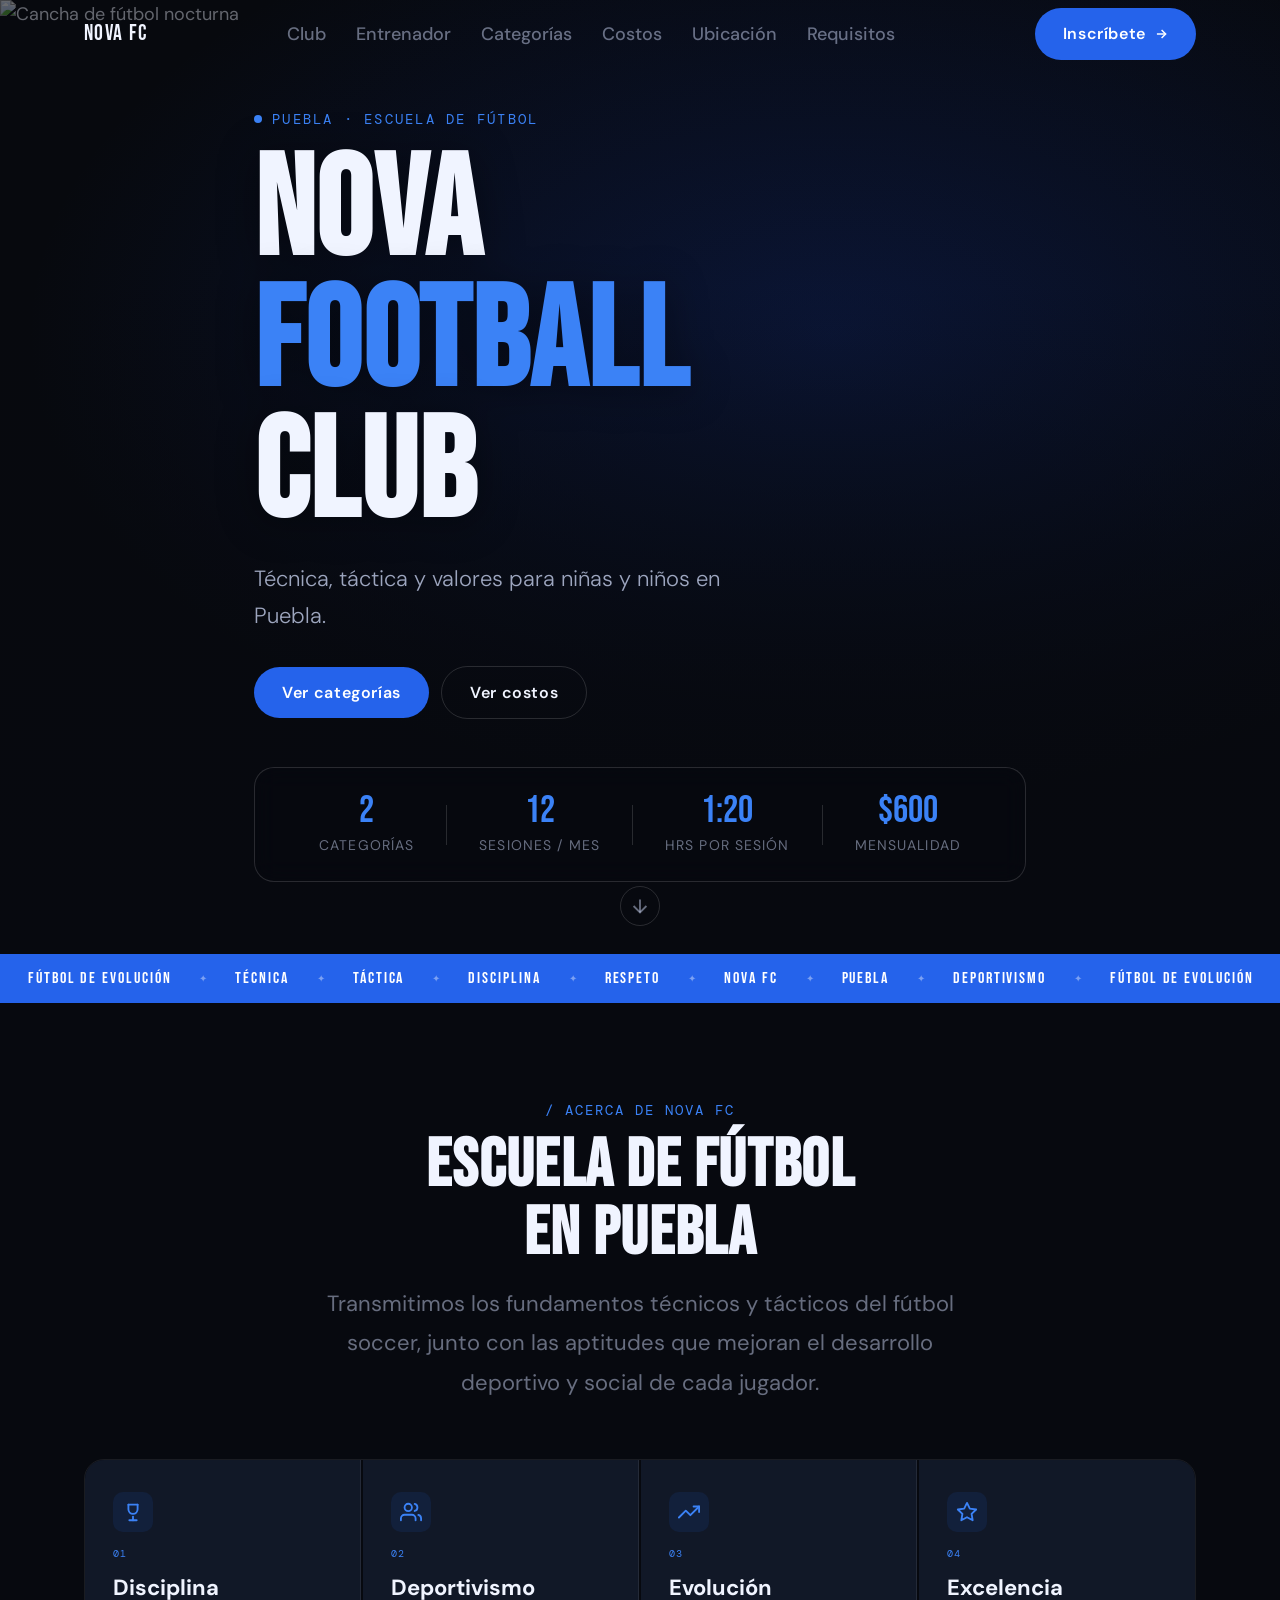
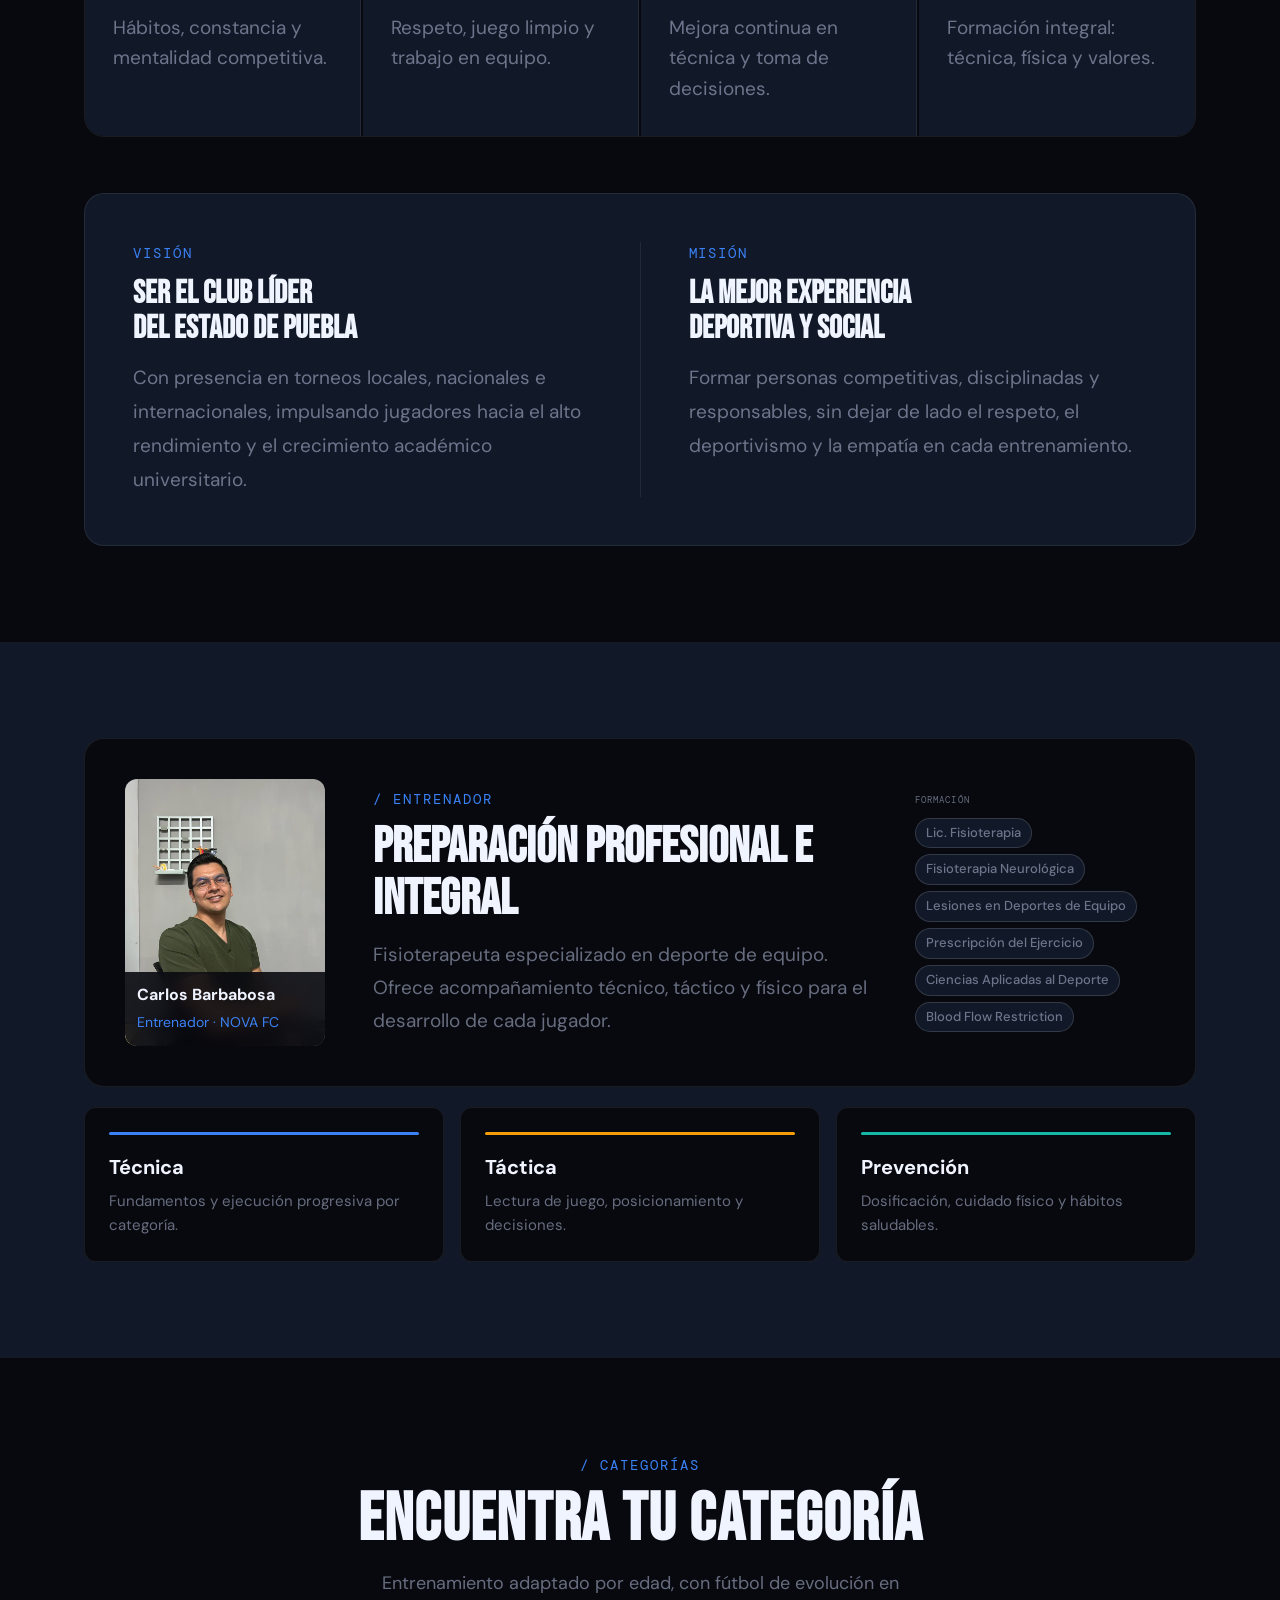
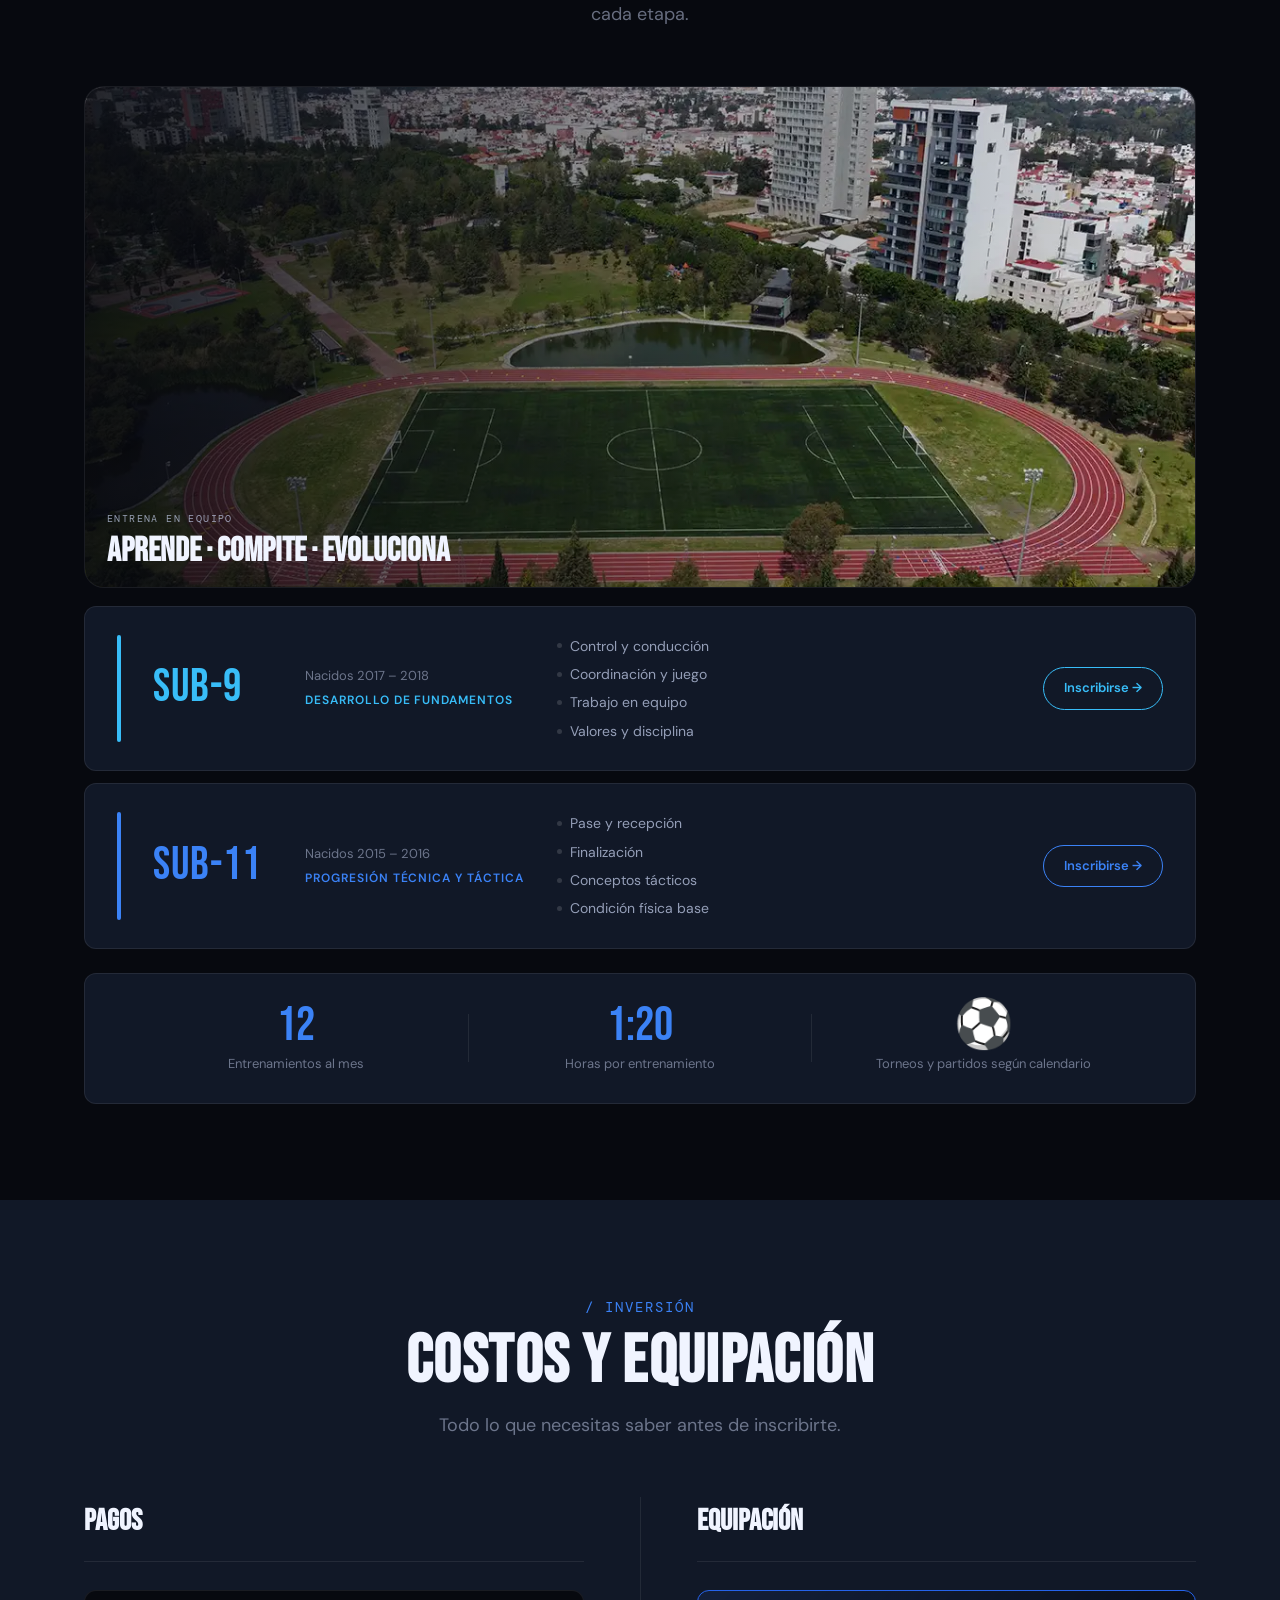
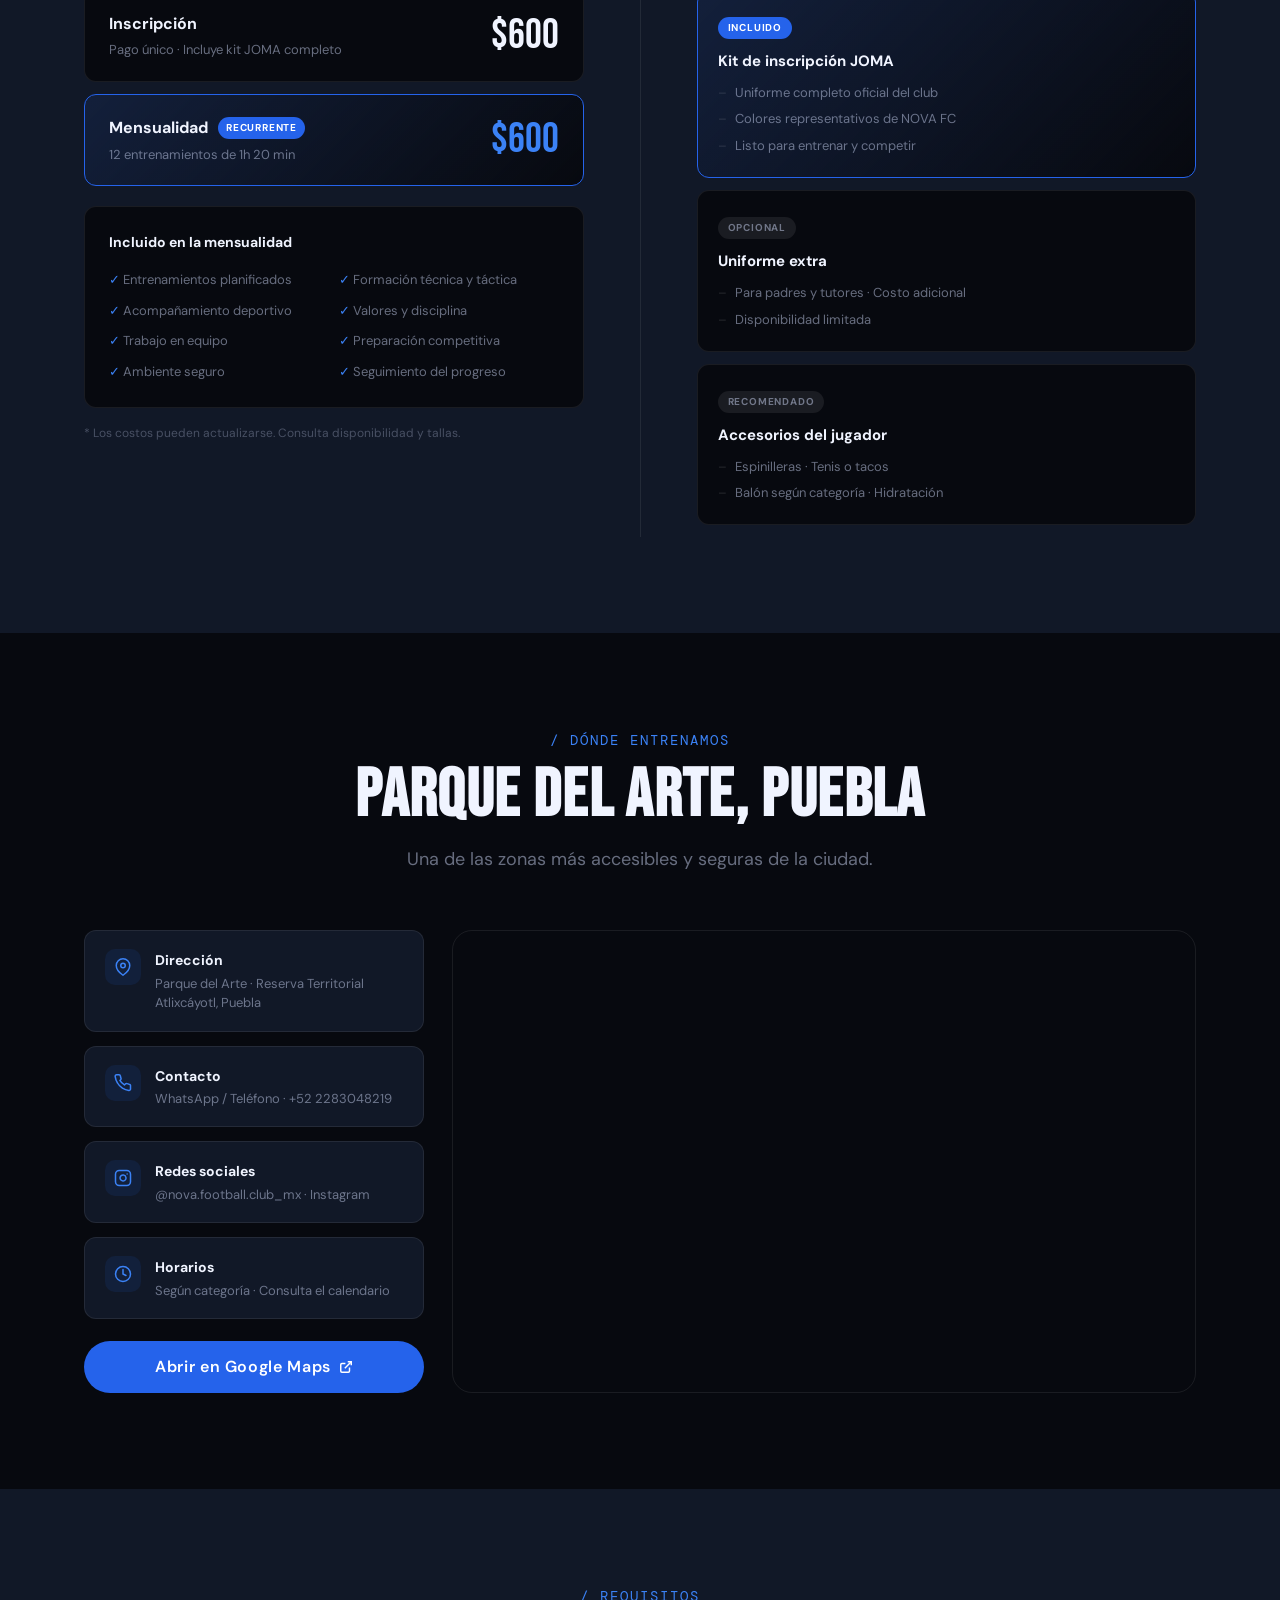
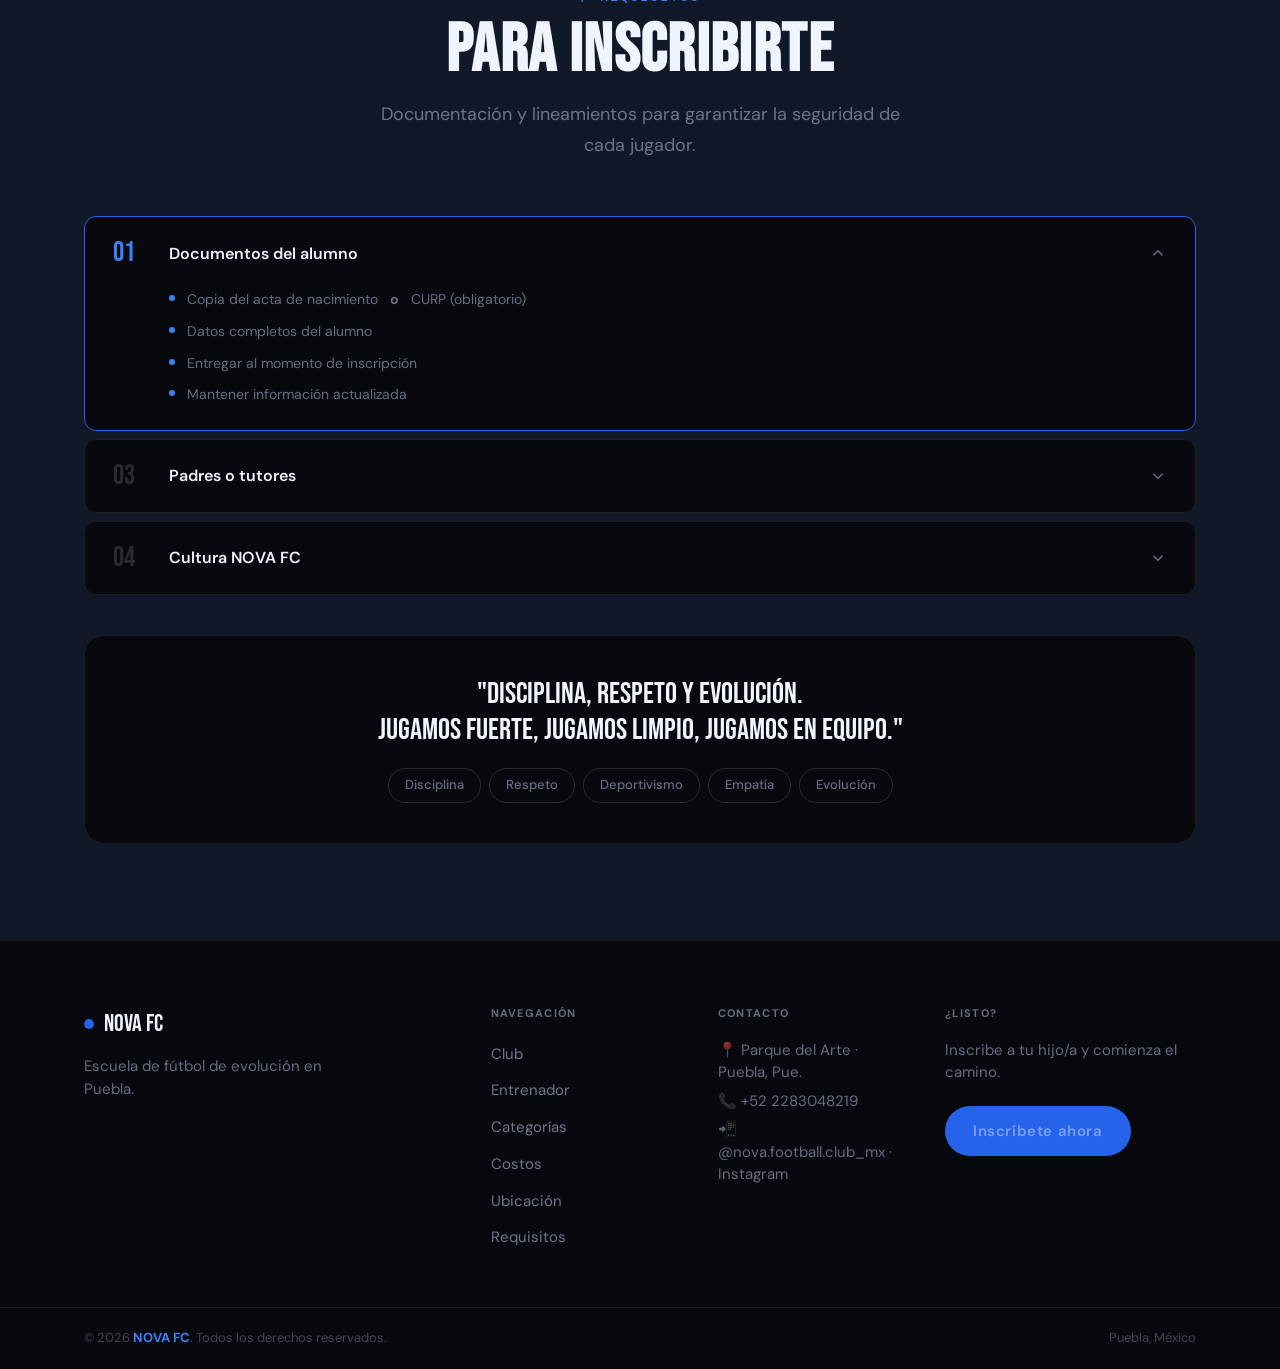
==== index.html @ e1612ad9 "phone number + intagram + photos" ====
<!doctype html>
<html lang="es">
<head>
<meta charset="utf-8"/>
<meta content="width=device-width, initial-scale=1" name="viewport"/>
<title>NOVA FC · Escuela de Fútbol Puebla</title>
<meta content="NOVA FC: fútbol de evolución para niñas y niños en Puebla. Formación técnica, táctica y valores." name="description"/>
<link href="https://fonts.googleapis.com" rel="preconnect"/>
<link crossorigin="" href="https://fonts.gstatic.com" rel="preconnect"/>
<link href="https://fonts.googleapis.com/css2?family=Bebas+Neue&amp;family=DM+Sans:wght@300;400;500;700&amp;family=DM+Mono:wght@400;500&amp;display=swap" rel="stylesheet"/>
<link href="styles_updated.css" rel="stylesheet">
</link></head>
<body>
<!-- NAV -->
<header class="nav" id="topNav">
<div class="container nav__inner">
<a class="nav__logo" href="#top">
        
        NOVA FC
      </a>
<nav aria-label="Navegación principal" class="nav__links">
<a class="nav__link" href="#about">Club</a>
<a class="nav__link" href="#coach">Entrenador</a>
<a class="nav__link" href="#programs">Categorías</a>
<a class="nav__link" href="#pricing">Costos</a>
<a class="nav__link" href="#location">Ubicación</a>
<a class="nav__link" href="#rules">Requisitos</a>
</nav>
<div class="nav__cta">
<a class="btn btn--primary" href="https://www.instagram.com/nova.football.club_mx?igsh=M3Q2dnJ3b3hmdTZp" rel="noopener noreferrer" target="_blank">
          Inscríbete
          <svg fill="none" height="14" stroke="currentColor" stroke-width="2.5" viewbox="0 0 24 24" width="14"><path d="M5 12h14"></path><path d="m13 5 7 7-7 7"></path></svg>
</a>
</div>
<button aria-expanded="false" aria-label="Abrir menú" class="nav__burger" id="burger">
<span></span><span></span><span></span>
</button>
</div>
<div class="nav__mobile" hidden="" id="mobileMenu">
<div class="nav__mobileInner">
<a class="nav__mLink" href="#about">Club</a>
<a class="nav__mLink" href="#coach">Entrenador</a>
<a class="nav__mLink" href="#programs">Categorías</a>
<a class="nav__mLink" href="#pricing">Costos</a>
<a class="nav__mLink" href="#location">Ubicación</a>
<a class="nav__mLink" href="#rules">Requisitos</a>
<a class="btn btn--primary nav__mCta" href="https://www.instagram.com/nova.football.club_mx?igsh=M3Q2dnJ3b3hmdTZp" rel="noopener noreferrer" target="_blank">Inscríbete</a>
</div>
</div>
</header>
<main>
<!-- ══════════════════════════════════════
         1. HERO
    ══════════════════════════════════════ -->
<section class="hero" id="top">
<div class="hero__bg">
<img alt="Cancha de fútbol nocturna" class="hero__bg-img" src="https://images.unsplash.com/photo-1431324155629-1a6deb1dec8d?auto=format&amp;fit=crop&amp;w=1920&amp;q=85"/>
<div class="hero__bg-dim"></div>
<div class="hero__bg-tint"></div>
<div class="hero__bg-grad"></div>
</div>
<div class="container hero__body">
<div class="hero__text">
<div class="hero__eyebrow">
<span class="hero__dot"></span>
<span>Puebla · Escuela de Fútbol</span>
</div>
<h1 class="hero__title">NOVA<br/><em>FOOTBALL</em><br/>CLUB</h1>
<p class="hero__sub">Técnica, táctica y valores para niñas y niños en Puebla.</p>
<div class="hero__ctas">
<a class="btn btn--primary" href="#programs">Ver categorías</a>
<a class="btn btn--ghost" href="#pricing">Ver costos</a>
</div>
</div>
<div class="hero__stats">
<div class="hero__stat">
<span class="hero__stat-n">2</span>
<span class="hero__stat-l">Categorías</span>
</div>
<div class="hero__stat-sep"></div>
<div class="hero__stat">
<span class="hero__stat-n">12</span>
<span class="hero__stat-l">Sesiones / mes</span>
</div>
<div class="hero__stat-sep"></div>
<div class="hero__stat">
<span class="hero__stat-n">1:20</span>
<span class="hero__stat-l">Hrs por sesión</span>
</div>
<div class="hero__stat-sep"></div>
<div class="hero__stat">
<span class="hero__stat-n">$600</span>
<span class="hero__stat-l">Mensualidad</span>
</div>
</div>
</div>
<a aria-label="Ir abajo" class="hero__down" href="#about">
<svg fill="none" height="22" stroke="currentColor" stroke-width="2" viewbox="0 0 24 24" width="22"><path d="M12 5v14"></path><path d="m19 12-7 7-7-7"></path></svg>
</a>
</section>
<!-- MARQUEE -->
<div aria-hidden="true" class="strip">
<div class="strip__track">
<span class="strip__word">Fútbol de Evolución</span><span class="strip__dot">✦</span>
<span class="strip__word">Técnica</span><span class="strip__dot">✦</span>
<span class="strip__word">Táctica</span><span class="strip__dot">✦</span>
<span class="strip__word">Disciplina</span><span class="strip__dot">✦</span>
<span class="strip__word">Respeto</span><span class="strip__dot">✦</span>
<span class="strip__word">NOVA FC</span><span class="strip__dot">✦</span>
<span class="strip__word">Puebla</span><span class="strip__dot">✦</span>
<span class="strip__word">Deportivismo</span><span class="strip__dot">✦</span>
<span class="strip__word">Fútbol de Evolución</span><span class="strip__dot">✦</span>
<span class="strip__word">Técnica</span><span class="strip__dot">✦</span>
<span class="strip__word">Táctica</span><span class="strip__dot">✦</span>
<span class="strip__word">Disciplina</span><span class="strip__dot">✦</span>
<span class="strip__word">Respeto</span><span class="strip__dot">✦</span>
<span class="strip__word">NOVA FC</span><span class="strip__dot">✦</span>
<span class="strip__word">Puebla</span><span class="strip__dot">✦</span>
<span class="strip__word">Deportivismo</span><span class="strip__dot">✦</span>
</div>
</div>
<!-- ══════════════════════════════════════
         2. CLUB — intro + valores + visión/misión
    ══════════════════════════════════════ -->
<section class="section" id="about">
<div class="container">
<!-- Intro centrado -->
<div class="intro reveal">
<p class="kicker">/ Acerca de NOVA FC</p>
<h2 class="section__h2">Escuela de fútbol<br/>en Puebla</h2>
<p class="intro__text">Transmitimos los fundamentos técnicos y tácticos del fútbol soccer, junto con las aptitudes que mejoran el desarrollo deportivo y social de cada jugador.</p>
</div>
<!-- 4 valores: fila horizontal -->
<div class="values reveal" style="--d:.08s;">
<div class="val">
<div class="val__icon">
<svg fill="none" height="22" stroke="currentColor" stroke-linecap="round" stroke-linejoin="round" stroke-width="2" viewbox="0 0 24 24" width="22"><path d="M8 21h8"></path><path d="M12 17v4"></path><path d="M7 4h10"></path><path d="M17 4v5a5 5 0 0 1-10 0V4"></path></svg>
</div>
<span class="val__num">01</span>
<h3 class="val__title">Disciplina</h3>
<p class="val__text">Hábitos, constancia y mentalidad competitiva.</p>
</div>
<div class="val">
<div class="val__icon">
<svg fill="none" height="22" stroke="currentColor" stroke-linecap="round" stroke-linejoin="round" stroke-width="2" viewbox="0 0 24 24" width="22"><path d="M17 21v-2a4 4 0 0 0-4-4H5a4 4 0 0 0-4 4v2"></path><circle cx="9" cy="7" r="4"></circle><path d="M23 21v-2a4 4 0 0 0-3-3.87"></path><path d="M16 3.13a4 4 0 0 1 0 7.75"></path></svg>
</div>
<span class="val__num">02</span>
<h3 class="val__title">Deportivismo</h3>
<p class="val__text">Respeto, juego limpio y trabajo en equipo.</p>
</div>
<div class="val">
<div class="val__icon">
<svg fill="none" height="22" stroke="currentColor" stroke-linecap="round" stroke-linejoin="round" stroke-width="2" viewbox="0 0 24 24" width="22"><polyline points="23 6 13.5 15.5 8.5 10.5 1 18"></polyline><polyline points="17 6 23 6 23 12"></polyline></svg>
</div>
<span class="val__num">03</span>
<h3 class="val__title">Evolución</h3>
<p class="val__text">Mejora continua en técnica y toma de decisiones.</p>
</div>
<div class="val">
<div class="val__icon">
<svg fill="none" height="22" stroke="currentColor" stroke-linecap="round" stroke-linejoin="round" stroke-width="2" viewbox="0 0 24 24" width="22"><polygon points="12 2 15.09 8.26 22 9.27 17 14.14 18.18 21.02 12 17.77 5.82 21.02 7 14.14 2 9.27 8.91 8.26 12 2"></polygon></svg>
</div>
<span class="val__num">04</span>
<h3 class="val__title">Excelencia</h3>
<p class="val__text">Formación integral: técnica, física y valores.</p>
</div>
</div>
<!-- Visión + Misión en 2 columnas compactas -->
<div class="vm reveal" style="--d:.14s;">
<div class="vm__col">
<span class="vm__label">Visión</span>
<h3 class="vm__title">Ser el club líder<br/>del estado de Puebla</h3>
<p class="vm__text">Con presencia en torneos locales, nacionales e internacionales, impulsando jugadores hacia el alto rendimiento y el crecimiento académico universitario.</p>
</div>
<div class="vm__sep"></div>
<div class="vm__col">
<span class="vm__label">Misión</span>
<h3 class="vm__title">La mejor experiencia<br/>deportiva y social</h3>
<p class="vm__text">Formar personas competitivas, disciplinadas y responsables, sin dejar de lado el respeto, el deportivismo y la empatía en cada entrenamiento.</p>
</div>
</div>
</div>
</section>
<!-- ══════════════════════════════════════
         3. ENTRENADOR — franja horizontal
    ══════════════════════════════════════ -->
<section class="section section--alt" id="coach">
<div class="container">
<div class="coach reveal">
<!-- Foto -->
<div class="coach__img-wrap">
<img alt="Carlos Barbabosa" loading="lazy" src="assets/coach.jpg"/>
<div class="coach__img-label">
<strong>Carlos Barbabosa</strong>
<span>Entrenador · NOVA FC</span>
</div>
</div>
<!-- Info -->
<div class="coach__info">
<p class="kicker">/ Entrenador</p>
<h2 class="coach__h2">Preparación profesional e integral</h2>
<p class="coach__bio">Fisioterapeuta especializado en deporte de equipo. Ofrece acompañamiento técnico, táctico y físico para el desarrollo de cada jugador.</p>
</div>
<!-- Certificaciones como pills -->
<div class="coach__certs">
<p class="coach__certs-label">Formación</p>
<div class="pills">
<span>Lic. Fisioterapia</span>
<span>Fisioterapia Neurológica</span>
<span>Lesiones en Deportes de Equipo</span>
<span>Prescripción del Ejercicio</span>
<span>Ciencias Aplicadas al Deporte</span>
<span>Blood Flow Restriction</span>
</div>
</div>
</div>
<!-- 3 áreas en fila -->
<div class="areas reveal" style="--d:.12s;">
<div class="area">
<div class="area__bar" style="background:var(--blue-lt)"></div>
<strong>Técnica</strong>
<p>Fundamentos y ejecución progresiva por categoría.</p>
</div>
<div class="area">
<div class="area__bar" style="background:var(--orange)"></div>
<strong>Táctica</strong>
<p>Lectura de juego, posicionamiento y decisiones.</p>
</div>
<div class="area">
<div class="area__bar" style="background:var(--teal)"></div>
<strong>Prevención</strong>
<p>Dosificación, cuidado físico y hábitos saludables.</p>
</div>
</div>
</div>
</section>
<!-- ══════════════════════════════════════
         4. CATEGORÍAS — cards tipo lista
    ══════════════════════════════════════ -->
<section class="section" id="programs">
<div class="container">
<div class="section__head reveal">
<p class="kicker">/ Categorías</p>
<h2 class="section__h2">Encuentra tu categoría</h2>
<p class="section__desc">Entrenamiento adaptado por edad, con fútbol de evolución en cada etapa.</p>
</div>
<div class="programs__banner reveal" style="--d:.06s;">
<img alt="Entrenamiento de fútbol en equipo" class="programs__banner-img" loading="lazy" src="assets/parque.jpg"/>
<div class="programs__banner-overlay"></div>
<div class="programs__banner-copy">
<p class="programs__banner-kicker">Entrena en equipo</p>
<h3 class="programs__banner-title">Aprende · Compite · Evoluciona</h3>
</div>
</div>
<div class="cats">
<article class="cat reveal" style="--d:.04s;">
<div class="cat__bar" style="background:var(--sky)"></div>
<div class="cat__age" style="color:var(--sky)">SUB-9</div>
<div class="cat__info">
<div class="cat__years">Nacidos 2017 – 2018</div>
<div class="cat__focus" style="color:var(--sky)">Desarrollo de fundamentos</div>
</div>
<ul class="cat__list">
<li>Control y conducción</li>
<li>Coordinación y juego</li>
<li>Trabajo en equipo</li>
<li>Valores y disciplina</li>
</ul>
<a class="cat__btn" data-highlight="contact" href="https://www.instagram.com/nova.football.club_mx?igsh=M3Q2dnJ3b3hmdTZp" rel="noopener noreferrer" style="--c:var(--sky)" target="_blank">Inscribirse →</a>
</article>
<article class="cat reveal" style="--d:.10s;">
<div class="cat__bar" style="background:var(--blue-lt)"></div>
<div class="cat__age" style="color:var(--blue-lt)">SUB-11</div>
<div class="cat__info">
<div class="cat__years">Nacidos 2015 – 2016</div>
<div class="cat__focus" style="color:var(--blue-lt)">Progresión técnica y táctica</div>
</div>
<ul class="cat__list">
<li>Pase y recepción</li>
<li>Finalización</li>
<li>Conceptos tácticos</li>
<li>Condición física base</li>
</ul>
<a class="cat__btn" data-highlight="contact" href="https://www.instagram.com/nova.football.club_mx?igsh=M3Q2dnJ3b3hmdTZp" rel="noopener noreferrer" style="--c:var(--blue-lt)" target="_blank">Inscribirse →</a>
</article>


</div>
<!-- Estadísticas del programa -->
<div class="prog-stats reveal" style="--d:.28s;">
<div class="prog-stat">
<span class="prog-stat__n">12</span>
<span class="prog-stat__l">Entrenamientos al mes</span>
</div>
<div class="prog-stat__sep"></div>
<div class="prog-stat">
<span class="prog-stat__n">1:20</span>
<span class="prog-stat__l">Horas por entrenamiento</span>
</div>
<div class="prog-stat__sep"></div>
<div class="prog-stat">
<span class="prog-stat__n">⚽</span>
<span class="prog-stat__l">Torneos y partidos según calendario</span>
</div>
</div>
</div>
</section>
<!-- ══════════════════════════════════════
         5. COSTOS + EQUIPACIÓN — mismo bloque
    ══════════════════════════════════════ -->
<section class="section section--alt" id="pricing">
<div class="container">
<div class="section__head reveal">
<p class="kicker">/ Inversión</p>
<h2 class="section__h2">Costos y equipación</h2>
<p class="section__desc">Todo lo que necesitas saber antes de inscribirte.</p>
</div>
<div class="invest">
<!-- Columna izquierda: Pagos -->
<div class="invest__col reveal" style="--d:.04s;">
<h3 class="invest__col-title">Pagos</h3>
<div class="prow">
<div class="prow__left">
<span class="prow__name">Inscripción</span>
<span class="prow__desc">Pago único · Incluye kit JOMA completo</span>
</div>
<span class="prow__price">$600</span>
</div>
<div class="prow prow--featured">
<div class="prow__left">
<span class="prow__name">Mensualidad <span class="prow__badge">Recurrente</span></span>
<span class="prow__desc">12 entrenamientos de 1h 20 min</span>
</div>
<span class="prow__price">$600</span>
</div>
<div class="inc-box">
<p class="inc-box__title">Incluido en la mensualidad</p>
<div class="inc-grid">
<span>✓ Entrenamientos planificados</span>
<span>✓ Formación técnica y táctica</span>
<span>✓ Acompañamiento deportivo</span>
<span>✓ Valores y disciplina</span>
<span>✓ Trabajo en equipo</span>
<span>✓ Preparación competitiva</span>
<span>✓ Ambiente seguro</span>
<span>✓ Seguimiento del progreso</span>
</div>
</div>
<p class="fineprint">* Los costos pueden actualizarse. Consulta disponibilidad y tallas.</p>
</div>
<div class="invest__sep"></div>
<!-- Columna derecha: Equipación -->
<div class="invest__col reveal" style="--d:.12s;">
<h3 class="invest__col-title">Equipación</h3>
<div class="erow erow--featured">
<div class="erow__badge">Incluido</div>
<div class="erow__title">Kit de inscripción JOMA</div>
<ul class="erow__list">
<li>Uniforme completo oficial del club</li>
<li>Colores representativos de NOVA FC</li>
<li>Listo para entrenar y competir</li>
</ul>
</div>
<div class="erow">
<div class="erow__badge erow__badge--dim">Opcional</div>
<div class="erow__title">Uniforme extra</div>
<ul class="erow__list">
<li>Para padres y tutores · Costo adicional</li>
<li>Disponibilidad limitada</li>
</ul>
</div>
<div class="erow">
<div class="erow__badge erow__badge--dim">Recomendado</div>
<div class="erow__title">Accesorios del jugador</div>
<ul class="erow__list">
<li>Espinilleras · Tenis o tacos</li>
<li>Balón según categoría · Hidratación</li>
</ul>
</div>
</div>
</div>
</div>
</section>
<!-- ══════════════════════════════════════
         6. UBICACIÓN
    ══════════════════════════════════════ -->
<section class="section" id="location">
<div class="container">
<div class="section__head reveal">
<p class="kicker">/ Dónde entrenamos</p>
<h2 class="section__h2">Parque del Arte, Puebla</h2>
<p class="section__desc">Una de las zonas más accesibles y seguras de la ciudad.</p>
</div>
<div class="loc">
<!-- Info lateral -->
<div class="loc__info reveal">
<div class="loc__item" id="locContact" tabindex="-1">
<div class="loc__icon">
<svg fill="none" height="18" stroke="currentColor" stroke-linecap="round" stroke-linejoin="round" stroke-width="2" viewbox="0 0 24 24" width="18"><path d="M21 10c0 7-9 13-9 13s-9-6-9-13a9 9 0 0 1 18 0z"></path><circle cx="12" cy="10" r="3"></circle></svg>
</div>
<div>
<div class="loc__item-title">Dirección</div>
<div class="loc__item-text">Parque del Arte · Reserva Territorial Atlixcáyotl, Puebla</div>
</div>
</div>
<div class="loc__item">
<div class="loc__icon">
<svg fill="none" height="18" stroke="currentColor" stroke-linecap="round" stroke-linejoin="round" stroke-width="2" viewbox="0 0 24 24" width="18"><path d="M22 16.92v3a2 2 0 0 1-2.18 2 19.79 19.79 0 0 1-8.63-3.07A19.5 19.5 0 0 1 4.69 12 19.79 19.79 0 0 1 1.61 3.41 2 2 0 0 1 3.6 1h3a2 2 0 0 1 2 1.72c.127.96.361 1.903.7 2.81a2 2 0 0 1-.45 2.11L7.91 8.58a16 16 0 0 0 6 6l1.27-1.27a2 2 0 0 1 2.11-.45c.907.339 1.85.573 2.81.7A2 2 0 0 1 22 15.92z"></path></svg>
</div>
<div>
<div class="loc__item-title">Contacto</div>
<div class="loc__item-text">WhatsApp / Teléfono · +52 2283048219</div>
</div>
</div>
<div class="loc__item">
<div class="loc__icon">
<svg fill="none" height="18" stroke="currentColor" stroke-linecap="round" stroke-linejoin="round" stroke-width="2" viewbox="0 0 24 24" width="18"><rect height="20" rx="5" width="20" x="2" y="2"></rect><path d="M16 11.37A4 4 0 1 1 12.63 8 4 4 0 0 1 16 11.37z"></path><line x1="17.5" x2="17.51" y1="6.5" y2="6.5"></line></svg>
</div>
<div>
<div class="loc__item-title">Redes sociales</div>
<div class="loc__item-text">@nova.football.club_mx · Instagram</div>
</div>
</div>
<div class="loc__item">
<div class="loc__icon">
<svg fill="none" height="18" stroke="currentColor" stroke-linecap="round" stroke-linejoin="round" stroke-width="2" viewbox="0 0 24 24" width="18"><circle cx="12" cy="12" r="10"></circle><polyline points="12 6 12 12 16 14"></polyline></svg>
</div>
<div>
<div class="loc__item-title">Horarios</div>
<div class="loc__item-text">Según categoría · Consulta el calendario</div>
</div>
</div>
<a class="btn btn--primary" href="https://www.google.com/maps/search/?api=1&amp;query=Parque%20del%20Arte%20Puebla" rel="noopener noreferrer" style="margin-top:8px; width:100%; justify-content:center;" target="_blank">
              Abrir en Google Maps
              <svg fill="none" height="14" stroke="currentColor" stroke-width="2.5" viewbox="0 0 24 24" width="14"><path d="M18 13v6a2 2 0 0 1-2 2H5a2 2 0 0 1-2-2V8a2 2 0 0 1 2-2h6"></path><polyline points="15 3 21 3 21 9"></polyline><line x1="10" x2="21" y1="14" y2="3"></line></svg>
</a>
</div>
<!-- Mapa grande -->
<div class="loc__map reveal" style="--d:.15s;">
<iframe height="100%" loading="lazy" referrerpolicy="no-referrer-when-downgrade" src="https://www.google.com/maps?q=Parque%20del%20Arte%20Puebla&amp;output=embed" style="border:0;display:block;" title="Mapa Parque del Arte Puebla" width="100%"></iframe>
</div>
</div>
</div>
</section>
<!-- ══════════════════════════════════════
         7. REQUISITOS — acordeón
    ══════════════════════════════════════ -->
<section class="section section--alt" id="rules">
<div class="container">
<div class="section__head reveal">
<p class="kicker">/ Requisitos</p>
<h2 class="section__h2">Para inscribirte</h2>
<p class="section__desc">Documentación y lineamientos para garantizar la seguridad de cada jugador.</p>
</div>
<div class="accord reveal" style="--d:.08s;">
<details class="accord__item" open="">
<summary class="accord__head">
<span class="accord__num">01</span>
<span class="accord__title">Documentos del alumno</span>
<svg class="accord__arrow" fill="none" height="18" stroke="currentColor" stroke-width="2" viewbox="0 0 24 24" width="18"><path d="m6 9 6 6 6-6"></path></svg>
</summary>
<div class="accord__body">
<ul class="req-list">
<li>Copia del acta de nacimiento <strong>o</strong> CURP (obligatorio)</li>
<li>Datos completos del alumno</li>
<li>Entregar al momento de inscripción</li>
<li>Mantener información actualizada</li>
</ul>
</div>
</details>

<details class="accord__item">
<summary class="accord__head">
<span class="accord__num">03</span>
<span class="accord__title">Padres o tutores</span>
<svg class="accord__arrow" fill="none" height="18" stroke="currentColor" stroke-width="2" viewbox="0 0 24 24" width="18"><path d="m6 9 6 6 6-6"></path></svg>
</summary>
<div class="accord__body">
<ul class="req-list">
<li>Copia de identificación oficial</li>
<li>Requerido por seguridad de los menores</li>
<li>Autorización y participación activa</li>
</ul>
</div>
</details>
<details class="accord__item">
<summary class="accord__head">
<span class="accord__num">04</span>
<span class="accord__title">Cultura NOVA FC</span>
<svg class="accord__arrow" fill="none" height="18" stroke="currentColor" stroke-width="2" viewbox="0 0 24 24" width="18"><path d="m6 9 6 6 6-6"></path></svg>
</summary>
<div class="accord__body">
<ul class="req-list">
<li>Respeto, deportivismo y empatía en todo momento</li>
<li>Ambiente seguro, libre de violencia</li>
<li>Compromiso con el entrenamiento y el equipo</li>
</ul>
</div>
</details>
</div>
<!-- Quote cierre -->
<div class="closing reveal" style="--d:.2s;">
<blockquote>"Disciplina, respeto y evolución.<br/>Jugamos fuerte, jugamos limpio, jugamos en equipo."</blockquote>
<div class="chips">
<span>Disciplina</span><span>Respeto</span><span>Deportivismo</span><span>Empatía</span><span>Evolución</span>
</div>
</div>
</div>
</section>
</main>
<!-- FOOTER -->
<footer class="footer">
<div class="container footer__inner">
<div>
<div class="footer__logo"><div class="footer__logo-dot"></div>NOVA FC</div>
<p class="footer__desc">Escuela de fútbol de evolución en Puebla.</p>
</div>
<div>
<h4>Navegación</h4>
<ul>
<li><a href="#about">Club</a></li>
<li><a href="#coach">Entrenador</a></li>
<li><a href="#programs">Categorías</a></li>
<li><a href="#pricing">Costos</a></li>
<li><a href="#location">Ubicación</a></li>
<li><a href="#rules">Requisitos</a></li>
</ul>
</div>
<div>
<h4>Contacto</h4>
<p>📍 Parque del Arte · Puebla, Pue.</p>
<p>📞 +52 2283048219</p>
<p>📲 @nova.football.club_mx · Instagram</p>
</div>
<div>
<h4>¿Listo?</h4>
<p>Inscribe a tu hijo/a y comienza el camino.</p>
<a class="btn btn--primary" href="https://www.instagram.com/nova.football.club_mx?igsh=M3Q2dnJ3b3hmdTZp" rel="noopener noreferrer" style="margin-top:16px;display:inline-flex;" target="_blank">Inscríbete ahora</a>
</div>
</div>
<div class="footer__bottom">
<div class="container footer__bottom-inner">
<span>© <span id="year"></span> <strong>NOVA FC</strong>. Todos los derechos reservados.</span>
<span>Puebla, México</span>
</div>
</div>
</footer>
<script src="script_updated.js"></script>
</body>
</html>
---- styles_updated.css ----
/* ============================================================
   RESET & BASE
============================================================ */
*, *::before, *::after { box-sizing: border-box; margin: 0; padding: 0; }
html { scroll-behavior: smooth; }

:root {
  --black:      #07090f;
  --dark:       #0d1117;
  --surface:    #111827;
  --border:     rgba(255,255,255,.08);
  --border2:    rgba(255,255,255,.14);
  --white:      #f0f4ff;
  --muted:      rgba(200,210,240,.50);

  --blue:       #2563eb;
  --blue-lt:    #3b82f6;
  --blue-glow:  rgba(37,99,235,.4);
  --blue-faint: rgba(37,99,235,.10);

  --sky:        #38bdf8;
  --orange:     #f59e0b;
  --violet:     #8b5cf6;
  --teal:       #14b8a6;
  --red:        #ef4444;

  --font-d: 'Bebas Neue', sans-serif;
  --font-b: 'DM Sans', sans-serif;
  --font-m: 'DM Mono', monospace;

  --r:    12px;
  --rl:   20px;
  --cw:   1160px;
  --nav:  68px;
}

body {
  background: var(--black);
  color: var(--white);
  font-family: var(--font-b);
  font-size: 16px;
  line-height: 1.6;
  -webkit-font-smoothing: antialiased;
  overflow-x: hidden;
}
img { display: block; max-width: 100%; }
a   { color: inherit; text-decoration: none; }
ul  { list-style: none; }
em  { font-style: normal; }

.container { max-width: var(--cw); margin: 0 auto; padding: 0 24px; }
.section   { padding: 96px 0; }
.section--alt { background: var(--surface); }

/* Shared heading pattern */
.section__head { text-align: center; margin-bottom: 56px; }
.section__h2 {
  font-family: var(--font-d);
  font-size: clamp(40px, 6vw, 68px);
  line-height: 1; letter-spacing: .02em;
  color: var(--white); margin-bottom: 14px;
}
.section__desc { font-size: 17px; color: var(--muted); max-width: 560px; margin: 0 auto; line-height: 1.7; }
.kicker {
  font-family: var(--font-m); font-size: 14px;
  letter-spacing: .14em; text-transform: uppercase;
  color: var(--blue-lt); margin-bottom: 10px; display: block;
}

/* ============================================================
   BUTTONS
============================================================ */
.btn {
  display: inline-flex; align-items: center; gap: 8px;
  font-family: var(--font-b); font-weight: 600;
  font-size: 16px; letter-spacing: .04em;
  padding: 13px 28px; border-radius: 999px;
  border: none; cursor: pointer;
  transition: transform .2s, box-shadow .2s;
  white-space: nowrap;
}
.btn:hover { transform: translateY(-2px); }
.btn--primary { background: var(--blue); color: #fff; }
.btn--primary:hover { box-shadow: 0 8px 28px var(--blue-glow); }
.btn--ghost {
  background: transparent; color: var(--white);
  border: 1.5px solid var(--border2);
}
.btn--ghost:hover { border-color: var(--blue-lt); color: var(--blue-lt); }

/* ============================================================
   ANIMATIONS
============================================================ */
@keyframes fadeUp {
  from { opacity: 0; transform: translateY(24px); }
  to   { opacity: 1; transform: translateY(0); }
}
@keyframes pulse {
  0%,100% { transform:scale(.95); box-shadow:0 0 0 0 var(--blue-glow); }
  70%      { transform:scale(1);   box-shadow:0 0 0 14px rgba(37,99,235,0); }
}
@keyframes marquee {
  from { transform: translateX(0); }
  to   { transform: translateX(-50%); }
}
@keyframes scrollBob {
  0%,100% { transform: translateY(0); opacity:1; }
  60%     { transform: translateY(8px); opacity:0; }
}

.reveal {
  opacity: 0; transform: translateY(28px);
  transition: opacity .6s ease, transform .6s ease;
}
.reveal.visible { opacity: 1; transform: translateY(0); }

/* ============================================================
   NAV
============================================================ */
.nav {
  position: fixed; inset: 0 0 auto 0; z-index: 100;
  height: var(--nav); border-bottom: 1px solid transparent;
  transition: background .3s, border-color .3s;
}
.nav.scrolled {
  background: rgba(7,9,15,.9);
  backdrop-filter: blur(16px); -webkit-backdrop-filter: blur(16px);
  border-bottom-color: var(--border);
}
.nav__inner { display: flex; align-items: center; justify-content: space-between; height: var(--nav); }
.nav__logo {
  display: flex; align-items: center; gap: 10px;
  font-family: var(--font-d); font-size: 22px; letter-spacing: .06em;
}
.nav__logo-badge {
  width: 34px; height: 34px; background: var(--blue);
  border-radius: 8px; display: grid; place-items: center;
}
.nav__logo-badge svg { width: 18px; height: 18px; fill: #fff; }
.nav__links { display: flex; align-items: center; gap: 4px; }
.nav__link {
  font-size: 13px; font-weight: 500; color: var(--muted);
  padding: 7px 13px; border-radius: 8px;
  transition: color .2s, background .2s;
}
.nav__link:hover { color: var(--white); background: var(--border); }
.nav__burger { display: none; background: none; border: none; cursor: pointer; flex-direction: column; gap: 5px; padding: 4px; }
.nav__burger span { display: block; width: 22px; height: 2px; background: var(--white); border-radius: 2px; }
.nav__mobile { background: var(--dark); border-bottom: 1px solid var(--border); }
.nav__mobileInner { display: flex; flex-direction: column; gap: 0; padding: 12px 24px 24px; }
.nav__mLink { font-size: 16px; font-weight: 500; color: var(--muted); padding: 13px 0; border-bottom: 1px solid var(--border); transition: color .2s; }
.nav__mLink:hover { color: var(--white); }
.nav__mCta { margin-top: 18px; align-self: flex-start; }

/* ============================================================
   HERO
============================================================ */
.hero {
  min-height: 100vh; display: flex; flex-direction: column;
  position: relative; overflow: hidden; padding-top: var(--nav);
}
.hero__bg { position: absolute; inset: 0; z-index: 0; }
.hero__bg-img { width: 100%; height: 100%; object-fit: cover; object-position: center 40%; display: block; }
.hero__bg-dim  { position: absolute; inset: 0; background: rgba(7,9,15,.58); }
.hero__bg-tint { position: absolute; inset: 0; background: radial-gradient(ellipse 90% 70% at 65% 35%, rgba(20,55,160,.28) 0%, transparent 70%); }
.hero__bg-grad { position: absolute; inset: 0; background: linear-gradient(to bottom, rgba(7,9,15,.05) 0%, rgba(7,9,15,.04) 30%, rgba(7,9,15,.75) 72%, rgba(7,9,15,.98) 100%); }

.hero__body {
  position: relative; z-index: 2;
  display: flex; flex-direction: column;
  justify-content: flex-end; flex: 1;
  padding-bottom: 72px; padding-top: 40px;
  gap: 48px;
}

/* Left text block */
.hero__text { max-width: 640px; }
.hero__eyebrow {
  display: flex; align-items: center; gap: 10px;
  margin-bottom: 18px; animation: fadeUp .7s .1s both;
}
.hero__dot {
  width: 8px; height: 8px; border-radius: 50%;
  background: var(--blue-lt); flex-shrink: 0;
  animation: pulse 2s infinite;
}
.hero__eyebrow span {
  font-family: var(--font-m); font-size: 14px;
  letter-spacing: .16em; text-transform: uppercase; color: var(--blue-lt);
}
.hero__title {
  font-family: var(--font-d);
  font-size: clamp(68px, 11vw, 148px);
  line-height: .93; letter-spacing: .01em; color: var(--white);
  animation: fadeUp .7s .2s both;
  text-shadow: 0 4px 40px rgba(0,0,0,.45);
}
.hero__title em { color: var(--blue-lt); }
.hero__sub {
  font-size: clamp(18px, 2vw, 22px); font-weight: 300;
  color: rgba(200,210,240,.78); max-width: 480px;
  margin-top: 20px; line-height: 1.65;
  animation: fadeUp .7s .3s both;
}
.hero__ctas {
  display: flex; align-items: center; gap: 12px;
  margin-top: 32px; animation: fadeUp .7s .4s both;
}

/* Stats strip at bottom of hero */
.hero__stats {
  display: flex; align-items: center; gap: 0;
  padding: 24px 32px;
  background: rgba(7,9,15,.55);
  backdrop-filter: blur(12px);
  border: 1px solid var(--border2);
  border-radius: var(--rl);
  width: fit-content;
  animation: fadeUp .7s .5s both;
}
.hero__stat { display: flex; flex-direction: column; align-items: center; gap: 4px; padding: 0 32px; }
.hero__stat-n { font-family: var(--font-d); font-size: 38px; color: var(--blue-lt); line-height: 1; }
.hero__stat-l { font-size: 14px; color: var(--muted); text-transform: uppercase; letter-spacing: .08em; }
.hero__stat-sep { width: 1px; height: 40px; background: var(--border2); }

.hero__down {
  position: absolute; bottom: 28px; left: 50%; transform: translateX(-50%);
  z-index: 3; width: 40px; height: 40px; border-radius: 50%;
  border: 1px solid var(--border2); display: grid; place-items: center;
  color: var(--muted); animation: scrollBob 2.2s ease infinite;
  transition: border-color .2s, color .2s;
}
.hero__down:hover { border-color: var(--blue-lt); color: var(--blue-lt); }

/* ============================================================
   MARQUEE
============================================================ */
.strip { background: var(--blue); overflow: hidden; padding: 12px 0; }
.strip__track {
  display: flex; align-items: center; gap: 0;
  animation: marquee 24s linear infinite; width: max-content;
}
.strip__word {
  font-family: var(--font-d); font-size: 16px;
  letter-spacing: .12em; text-transform: uppercase;
  color: #fff; padding: 0 28px; white-space: nowrap;
}
.strip__dot { color: rgba(255,255,255,.4); font-size: 10px; flex-shrink: 0; }

/* ============================================================
   ABOUT — intro + valores + vm
============================================================ */
.intro { text-align: center; max-width: 680px; margin: 0 auto 56px; }
.intro__text { font-size: 17px; color: var(--muted); line-height: 1.8; margin-top: 16px; }

/* 4 valores en fila */
.values {
  display: grid; grid-template-columns: repeat(4, 1fr);
  gap: 2px; margin-bottom: 56px;
  border: 1px solid var(--border); border-radius: var(--rl);
  overflow: hidden;
}
.val {
  background: var(--surface); padding: 32px 28px;
  display: flex; flex-direction: column; gap: 8px;
  border-right: 1px solid var(--border);
  transition: background .25s;
}
.val:last-child { border-right: none; }
.val:hover { background: var(--surface); }
.val__icon {
  width: 40px; height: 40px; border-radius: 10px;
  background: var(--blue-faint);
  display: grid; place-items: center; margin-bottom: 6px;
}
.val__icon svg { stroke: var(--blue-lt); }
.val__num {
  font-family: var(--font-m); font-size: 10px;
  color: var(--blue-lt); letter-spacing: .12em;
}
.val__title { font-weight: 700; font-size: 22px; color: var(--white); }
.val__text  { font-size: 19px; color: var(--muted); line-height: 1.6; }

/* Visión / Misión */
.vm {
  display: grid; grid-template-columns: 1fr 1px 1fr;
  gap: 0; align-items: start;
  padding: 48px; border-radius: var(--rl);
  border: 1px solid var(--border);
  background: var(--surface);
}
.vm__sep { background: var(--border); align-self: stretch; }
.vm__col { padding: 0 48px; }
.vm__col:first-child { padding-left: 0; }
.vm__col:last-child  { padding-right: 0; }
.vm__label {
  font-family: var(--font-m); font-size: 14px;
  letter-spacing: .14em; text-transform: uppercase;
  color: var(--blue-lt); display: block; margin-bottom: 12px;
}
.vm__title {
  font-family: var(--font-d); font-size: clamp(24px, 3vw, 32px);
  line-height: 1.1; color: var(--white); margin-bottom: 14px;
}
.vm__text { font-size: 19px; color: var(--muted); line-height: 1.8; }

/* ============================================================
   COACH
============================================================ */
.coach {
  display: grid; grid-template-columns: auto 1fr auto;
  gap: 48px; align-items: center;
  padding: 40px; border-radius: var(--rl);
  border: 1px solid var(--border); background: var(--black);
  margin-bottom: 20px;
}
.coach__img-wrap {
  position: relative; width: 200px; flex-shrink: 0;
  border-radius: var(--r); overflow: hidden; aspect-ratio: 3/4;
}
.coach__img-wrap img { width: 100%; height: 100%; object-fit: cover; }
.coach__img-label {
  position: absolute; bottom: 0; left: 0; right: 0;
  background: rgba(7,9,15,.88); backdrop-filter: blur(8px);
  padding: 10px 12px;
}
.coach__img-label strong { font-size: 16px; color: var(--white); display: block; }
.coach__img-label span   { font-size: 14px; color: var(--blue-lt); }
.coach__h2 {
  font-family: var(--font-d); font-size: clamp(28px, 3.5vw, 40px);
  line-height: 1.05; color: var(--white); margin: 8px 0 12px;
}
.coach__bio { font-size: 15px; color: var(--muted); line-height: 1.75; }
.coach__certs-label {
  font-family: var(--font-m); font-size: 10px;
  text-transform: uppercase; letter-spacing: .12em;
  color: var(--muted); margin-bottom: 10px;
}

.pills { display: flex; flex-wrap: wrap; gap: 8px; }
.pills span {
  font-size: 12px; font-weight: 500;
  padding: 5px 12px; border-radius: 999px;
  border: 1px solid var(--border2); color: var(--muted);
  background: var(--surface); white-space: nowrap;
}

.areas {
  display: grid; grid-template-columns: repeat(3,1fr);
  gap: 16px;
}
.area {
  padding: 24px; border-radius: var(--r);
  border: 1px solid var(--border); background: var(--black);
}
.area__bar { height: 3px; border-radius: 2px; margin-bottom: 16px; }
.area strong { font-size: 20px; font-weight: 700; color: var(--white); display: block; margin-bottom: 6px; }
.area p { font-size: 15px; color: var(--muted); line-height: 1.6; }

/* ============================================================
   CATEGORÍAS
============================================================ */
.cats { display: flex; flex-direction: column; gap: 12px; margin-bottom: 24px; }

.cat {
  display: grid;
  grid-template-columns: 4px 120px 220px 1fr auto;
  align-items: center; gap: 32px;
  padding: 28px 32px;
  border-radius: var(--r);
  border: 1px solid var(--border);
  background: var(--surface);
  transition: border-color .25s, transform .25s;
}
.cat:hover { border-color: var(--border2); transform: translateX(4px); }
.cat__bar { height: 100%; min-height: 56px; width: 4px; border-radius: 4px; flex-shrink: 0; }
.cat__age {
  font-family: var(--font-d); font-size: 46px;
  line-height: 1; letter-spacing: .02em;
}
.cat__info { display: flex; flex-direction: column; gap: 4px; }
.cat__years { font-size: 13px; color: var(--muted); }
.cat__focus { font-size: 12px; font-weight: 600; text-transform: uppercase; letter-spacing: .08em; }
.cat__list {
  display: flex; flex-direction: column; gap: 6px;
}
.cat__list li {
  font-size: 14px; color: rgba(200,210,240,.72);
  display: flex; align-items: center; gap: 8px;
}
.cat__list li::before {
  content: ''; width: 5px; height: 5px; border-radius: 50%;
  background: var(--border2); flex-shrink: 0;
}
.cat__btn {
  font-size: 13px; font-weight: 600;
  color: var(--c, var(--blue-lt));
  padding: 10px 20px; border-radius: 999px;
  border: 1.5px solid var(--c, var(--blue-lt));
  transition: background .2s, color .2s;
  white-space: nowrap;
}
.cat__btn:hover { background: var(--c, var(--blue-lt)); color: var(--black); }

/* Stats row below categories */
.prog-stats {
  display: flex; align-items: center;
  padding: 28px 40px; border-radius: var(--r);
  border: 1px solid var(--border);
  background: var(--surface);
}
.prog-stat { display: flex; flex-direction: column; align-items: center; flex: 1; gap: 4px; text-align: center; }
.prog-stat__n { font-family: var(--font-d); font-size: 48px; color: var(--blue-lt); line-height: 1; }
.prog-stat__l { font-size: 13px; color: var(--muted); }
.prog-stat__sep { width: 1px; height: 48px; background: var(--border); }

/* ============================================================
   COSTOS + EQUIPACIÓN
============================================================ */
.invest {
  display: grid; grid-template-columns: 1fr 1px 1fr;
  gap: 0;
}
.invest__sep { background: var(--border); }
.invest__col { padding: 0 56px; }
.invest__col:first-child { padding-left: 0; }
.invest__col:last-child  { padding-right: 0; }
.invest__col-title {
  font-family: var(--font-d); font-size: 30px; color: var(--white);
  margin-bottom: 28px; padding-bottom: 16px;
  border-bottom: 1px solid var(--border);
}

/* Price rows */
.prow {
  display: flex; align-items: center; justify-content: space-between;
  gap: 16px; padding: 20px 24px;
  border-radius: var(--r); border: 1px solid var(--border);
  background: var(--black); margin-bottom: 12px;
}
.prow--featured {
  border-color: var(--blue);
  background: linear-gradient(135deg, var(--blue-faint), var(--black));
}
.prow__left { display: flex; flex-direction: column; gap: 4px; }
.prow__name { font-weight: 700; font-size: 16px; color: var(--white); display: flex; align-items: center; gap: 10px; }
.prow__desc { font-size: 13px; color: var(--muted); }
.prow__badge {
  font-size: 10px; font-weight: 700; letter-spacing: .08em;
  text-transform: uppercase; padding: 3px 8px;
  border-radius: 999px; background: var(--blue); color: #fff;
}
.prow__price {
  font-family: var(--font-d); font-size: 42px;
  color: var(--white); line-height: 1; flex-shrink: 0;
}
.prow--featured .prow__price { color: var(--blue-lt); }

.inc-box {
  margin-top: 20px; padding: 24px;
  border-radius: var(--r);
  border: 1px solid var(--border); background: var(--black);
}
.inc-box__title { font-weight: 700; font-size: 14px; color: var(--white); margin-bottom: 16px; }
.inc-grid {
  display: grid; grid-template-columns: 1fr 1fr; gap: 10px;
}
.inc-grid span { font-size: 13px; color: var(--muted); }
.inc-grid span::first-letter { color: var(--blue-lt); }
.fineprint { font-size: 12px; color: var(--muted); margin-top: 16px; opacity: .6; }

/* Equipment rows */
.erow {
  padding: 20px; border-radius: var(--r);
  border: 1px solid var(--border); background: var(--black);
  margin-bottom: 12px;
}
.erow--featured {
  border-color: var(--blue);
  background: linear-gradient(135deg, var(--blue-faint), var(--black));
}
.erow__badge {
  font-size: 10px; font-weight: 700; letter-spacing: .08em;
  text-transform: uppercase; padding: 3px 10px;
  border-radius: 999px; display: inline-block; margin-bottom: 10px;
  background: var(--blue); color: #fff;
}
.erow__badge--dim { background: var(--border); color: var(--muted); }
.erow__title { font-weight: 700; font-size: 15px; color: var(--white); margin-bottom: 10px; }
.erow__list  { display: flex; flex-direction: column; gap: 6px; }
.erow__list li { font-size: 13px; color: var(--muted); display: flex; align-items: center; gap: 8px; }
.erow__list li::before { content:'–'; color: var(--border2); flex-shrink: 0; }

/* ============================================================
   UBICACIÓN
============================================================ */
.loc {
  display: grid; grid-template-columns: 340px 1fr;
  gap: 28px; align-items: stretch;
}
.loc__info {
  display: flex; flex-direction: column; gap: 14px;
}
.loc__item {
  display: flex; align-items: flex-start; gap: 14px;
  padding: 18px 20px; border-radius: var(--r);
  border: 1px solid var(--border); background: var(--surface);
}
.loc__icon {
  width: 36px; height: 36px; border-radius: 10px;
  background: var(--blue-faint); display: grid; place-items: center; flex-shrink: 0;
}
.loc__icon svg { stroke: var(--blue-lt); }
.loc__item-title { font-weight: 700; font-size: 14px; color: var(--white); margin-bottom: 2px; }
.loc__item-text  { font-size: 13px; color: var(--muted); line-height: 1.5; }
.loc__map {
  border-radius: var(--rl); overflow: hidden;
  border: 1px solid var(--border); min-height: 460px;
}

/* ============================================================
   REQUISITOS — acordeón
============================================================ */
.accord { display: flex; flex-direction: column; gap: 8px; margin-bottom: 40px; }

.accord__item {
  border-radius: var(--r); border: 1px solid var(--border);
  background: var(--black); overflow: hidden;
  transition: border-color .2s;
}
.accord__item[open] { border-color: var(--blue); }

.accord__head {
  display: flex; align-items: center; gap: 20px;
  padding: 22px 28px; cursor: pointer;
  list-style: none; user-select: none;
  transition: background .2s;
}
.accord__head::-webkit-details-marker { display: none; }
.accord__head:hover { background: rgba(255,255,255,.03); }

.accord__num {
  font-family: var(--font-d); font-size: 28px;
  color: var(--border2); line-height: 1; flex-shrink: 0; min-width: 36px;
  transition: color .2s;
}
.accord__item[open] .accord__num { color: var(--blue-lt); }

.accord__title {
  font-weight: 600; font-size: 16px; color: var(--white); flex: 1;
}
.accord__arrow {
  flex-shrink: 0; color: var(--muted);
  transition: transform .3s;
}
.accord__item[open] .accord__arrow { transform: rotate(180deg); }

.accord__body { padding: 0 28px 24px 84px; }

.req-list { display: flex; flex-direction: column; gap: 10px; }
.req-list li {
  display: flex; align-items: flex-start; gap: 12px;
  font-size: 14px; color: var(--muted); line-height: 1.55;
}
.req-list li::before {
  content: ''; width: 6px; height: 6px; border-radius: 50%;
  background: var(--blue-lt); flex-shrink: 0; margin-top: 6px;
}

.closing {
  padding: 40px; border-radius: var(--rl);
  border: 1px solid var(--border); background: var(--black);
  text-align: center;
}
.closing blockquote {
  font-family: var(--font-d); font-size: clamp(22px, 3vw, 30px);
  color: var(--white); line-height: 1.2; margin-bottom: 20px;
}
.chips { display: flex; flex-wrap: wrap; gap: 8px; justify-content: center; }
.chips span {
  padding: 6px 16px; border-radius: 999px;
  border: 1px solid var(--border2); font-size: 13px;
  color: var(--muted); font-weight: 500;
}

/* ============================================================
   FOOTER
============================================================ */
.footer { background: var(--black); border-top: 1px solid var(--border); padding: 64px 0 0; }
.footer__inner {
  display: grid; grid-template-columns: 2fr 1fr 1fr 1.4fr;
  gap: 48px; padding-bottom: 56px;
}
.footer__logo {
  font-family: var(--font-d); font-size: 24px; color: var(--white);
  display: flex; align-items: center; gap: 10px; margin-bottom: 12px;
}
.footer__logo-dot { width: 10px; height: 10px; border-radius: 50%; background: var(--blue); }
.footer__desc { font-size: 14px; color: var(--muted); line-height: 1.7; max-width: 280px; }
.footer__inner h4 {
  font-size: 11px; font-weight: 700; text-transform: uppercase;
  letter-spacing: .12em; color: var(--muted); margin-bottom: 16px;
}
.footer__inner ul { display: flex; flex-direction: column; gap: 8px; }
.footer__inner a { font-size: 14px; color: rgba(200,210,240,.55); transition: color .2s; }
.footer__inner a:hover { color: var(--blue-lt); }
.footer__inner p { font-size: 14px; color: var(--muted); margin-bottom: 6px; line-height: 1.5; }
.footer__bottom { border-top: 1px solid var(--border); padding: 20px 0; }
.footer__bottom-inner {
  display: flex; align-items: center; justify-content: space-between;
}
.footer__bottom-inner span { font-size: 13px; color: rgba(200,210,240,.3); }
.footer__bottom-inner strong { color: var(--blue-lt); }


/* ============================================================
   TYPO — slightly larger overall
============================================================ */
body { font-size: 18px; }
.section__desc { font-size: 18px; }
.intro__text { font-size: clamp(18px, 2vw, 22px); }
.nav__link { font-size: 18px; }
.footer__inner a, .footer__inner p { font-size: 15px; }

/* ============================================================
   COACH — make 'Formación' more compact, content larger
============================================================ */
.coach {
  grid-template-columns: 200px 1fr 240px;
}
.coach__h2 {
  font-size: clamp(34px, 4vw, 50px);
}
.coach__bio { font-size: 19px; }

.coach__certs { max-width: 240px; }
.coach__certs-label { font-size: 9px; }
.pills { gap: 6px; }
.pills span {
  font-size: 13px;
  padding: 4px 10px;
}

/* ============================================================
   PROGRAMS banner (extra image element)
============================================================ */
.programs__banner {
  position: relative;
  border-radius: var(--rl);
  overflow: hidden;
  border: 1px solid var(--border);
  margin: 0 auto 18px;
  min-height: 170px;
  background: var(--black);
}
.programs__banner-img {
  width: 2200px;
  height: 500px;
  object-fit: cover;
  filter: saturate(1.1) contrast(1.05);
  transform: scale(1.02);
}
.programs__banner-overlay {
  position: absolute;
  inset: 0;
  background: linear-gradient(90deg, rgba(7,9,15,.88) 0%, rgba(7,9,15,.35) 55%, rgba(7,9,15,.08) 100%);
}
.programs__banner-copy {
  position: absolute;
  left: 22px;
  bottom: 18px;
  right: 22px;
  display: grid;
  gap: 6px;
}
.programs__banner-kicker {
  font-family: var(--font-m);
  font-size: 10px;
  letter-spacing: .14em;
  text-transform: uppercase;
  color: rgba(200,210,240,.72);
}
.programs__banner-title {
  font-family: var(--font-d);
  font-size: clamp(22px, 3vw, 34px);
  line-height: 1.05;
  color: var(--white);
}

/* ============================================================
   LOCATION — highlight Contact card when coming from "Inscribirse"
============================================================ */
@keyframes contactGlow {
  0%   { box-shadow: 0 0 0 0 rgba(37,99,235,0); transform: translateY(0); }
  15%  { box-shadow: 0 0 0 6px rgba(37,99,235,.20); }
  55%  { box-shadow: 0 0 0 12px rgba(37,99,235,.08); }
  100% { box-shadow: 0 0 0 0 rgba(37,99,235,0); transform: translateY(0); }
}
.loc__item.is-highlight {
  border-color: var(--blue-lt);
  background: linear-gradient(135deg, var(--blue-faint), var(--surface));
  animation: contactGlow 1.2s ease-out both;
}
.loc__item.is-highlight .loc__item-title { color: var(--blue-lt); }
.loc__item:focus { outline: 3px solid rgba(59,130,246,.55); outline-offset: 3px; }

/* ============================================================
   RESPONSIVE tweaks for bigger type
============================================================ */
@media (max-width: 960px) {
  body { font-size: 17px; }
  .coach { grid-template-columns: 1fr; }
  .coach__certs { max-width: 100%; }
}

/* ============================================================
   RESPONSIVE
============================================================ */
@media (max-width: 1024px) {
  .invest { grid-template-columns: 1fr; }
  .invest__sep { display: none; }
  .invest__col { padding: 0; }
  .invest__col + .invest__col { padding-top: 48px; border-top: 1px solid var(--border); }
}

@media (max-width: 960px) {
  .coach { grid-template-columns: 1fr; }
  .coach__img-wrap { width: 140px; }
  .values { grid-template-columns: 1fr 1fr; }
  .val { border-right: none; border-bottom: 1px solid var(--border); }
  .val:nth-child(odd) { border-right: 1px solid var(--border); }
  .val:last-child, .val:nth-last-child(2) { border-bottom: none; }
  .vm { grid-template-columns: 1fr; }
  .vm__sep { display: none; }
  .vm__col { padding: 0; }
  .vm__col + .vm__col { padding-top: 32px; border-top: 1px solid var(--border); }
  .loc { grid-template-columns: 1fr; }
  .loc__map { min-height: 320px; }
  .footer__inner { grid-template-columns: 1fr 1fr; }
  .cat { grid-template-columns: 4px 1fr 1fr; gap: 20px; }
  .cat__list { display: none; }
  .cat__btn  { grid-column: span 2; justify-self: start; }
}

@media (max-width: 640px) {
  .section { padding: 64px 0; }
  .hero__stats { padding: 16px 20px; gap: 0; flex-wrap: wrap; }
  .hero__stat  { padding: 8px 16px; }
  .hero__stat-sep { display: none; }
  .values { grid-template-columns: 1fr; }
  .val { border-right: none; }
  .val:nth-child(odd) { border-right: none; }
  .areas { grid-template-columns: 1fr; }
  .cat { grid-template-columns: 4px 1fr; }
  .cat__info { display: none; }
  .prog-stats { flex-direction: column; gap: 20px; padding: 24px; }
  .prog-stat__sep { width: 40px; height: 1px; }
  .footer__inner { grid-template-columns: 1fr; gap: 32px; }
  .footer__bottom-inner { flex-direction: column; gap: 6px; text-align: center; }
  .accord__body { padding-left: 28px; }
  .nav__links, .nav__cta { display: none; }
  .nav__burger { display: flex; }
  .inc-grid { grid-template-columns: 1fr; }
}
@media (min-width: 641px) {
  .nav__mobile { display: none !important; }
}
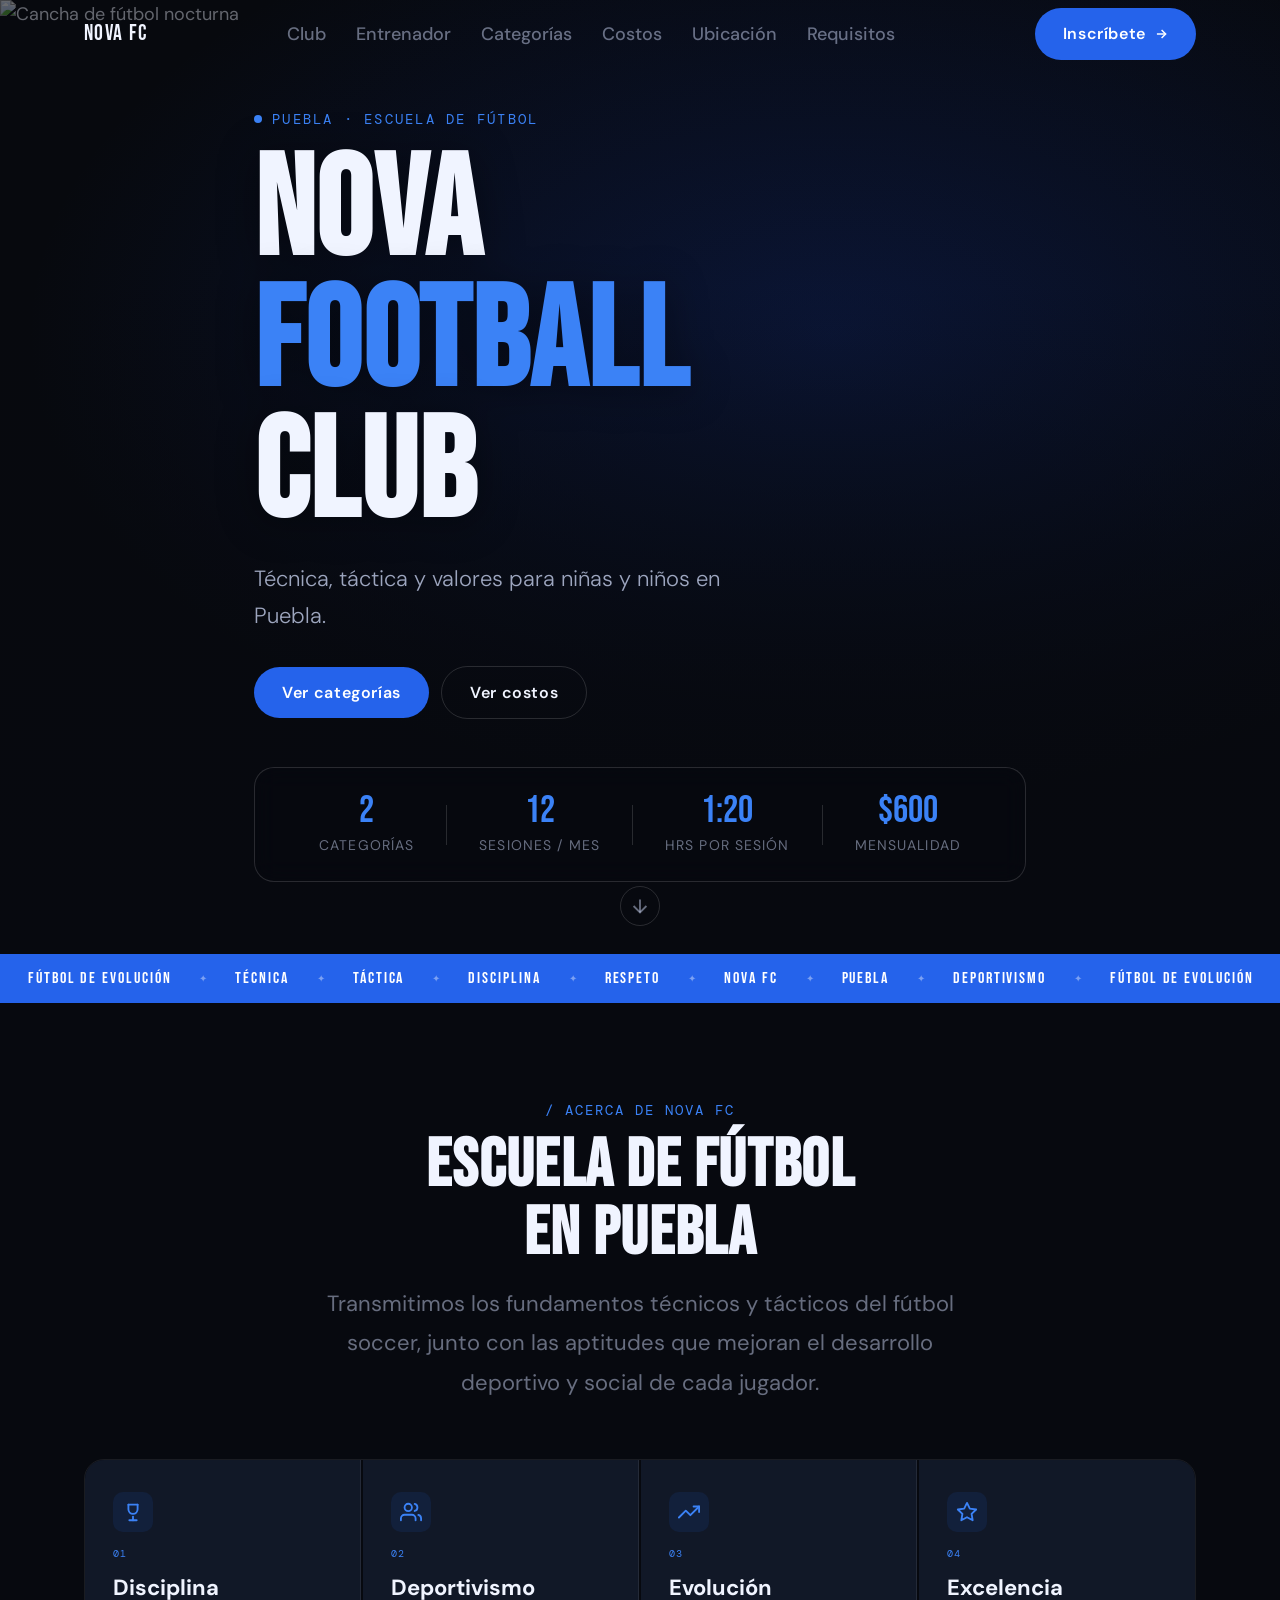
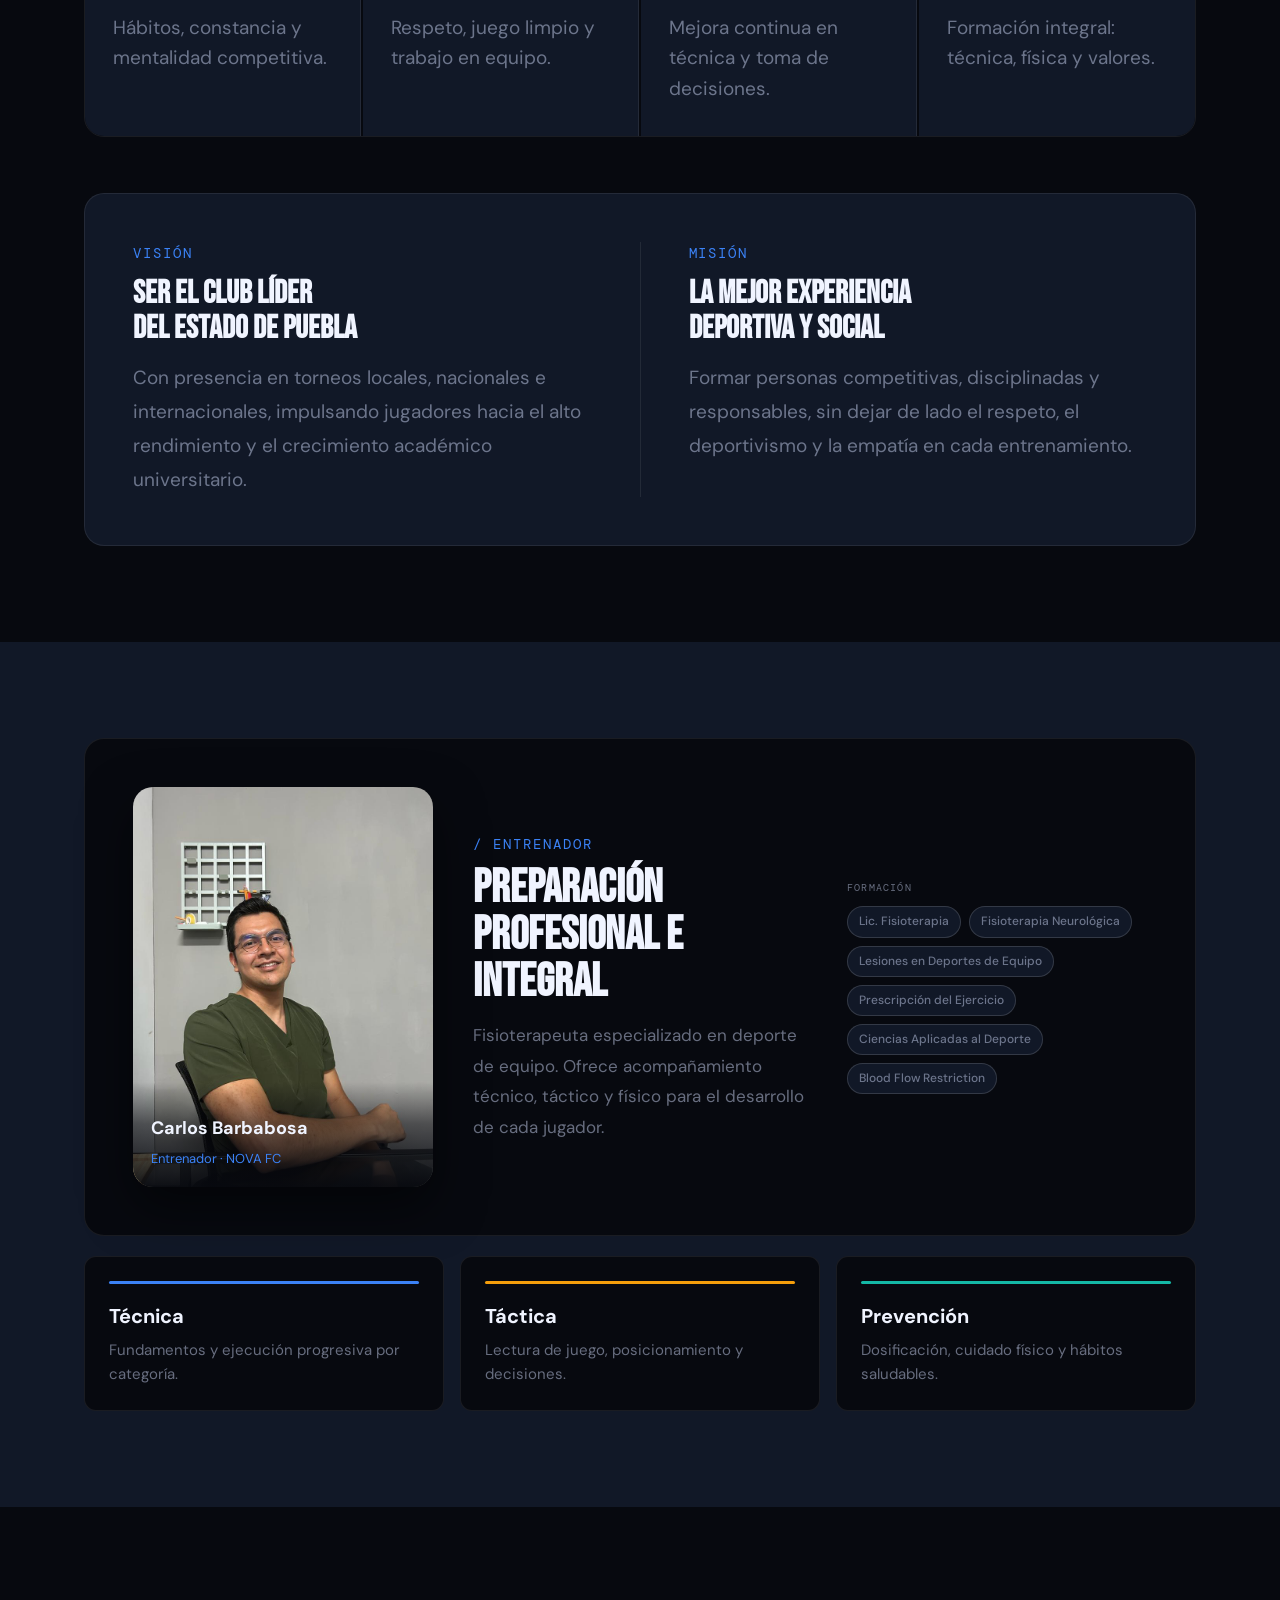
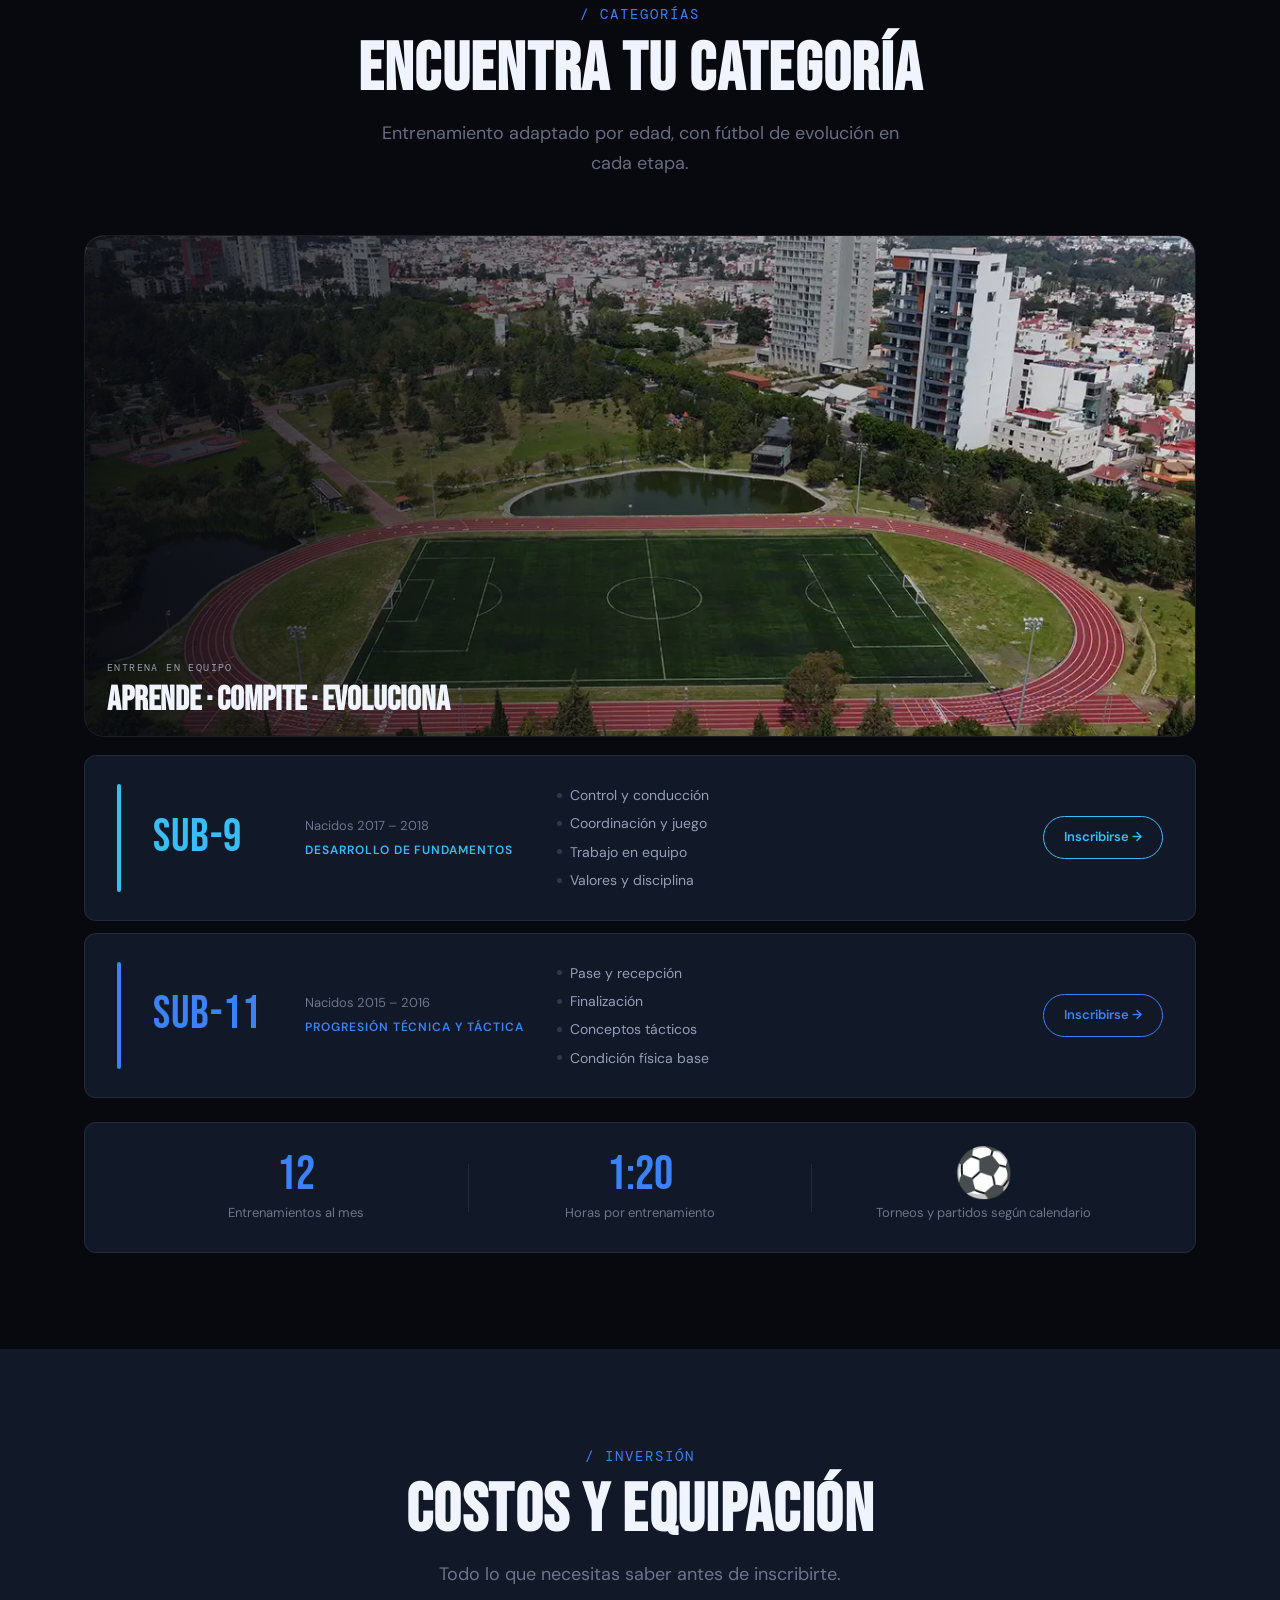
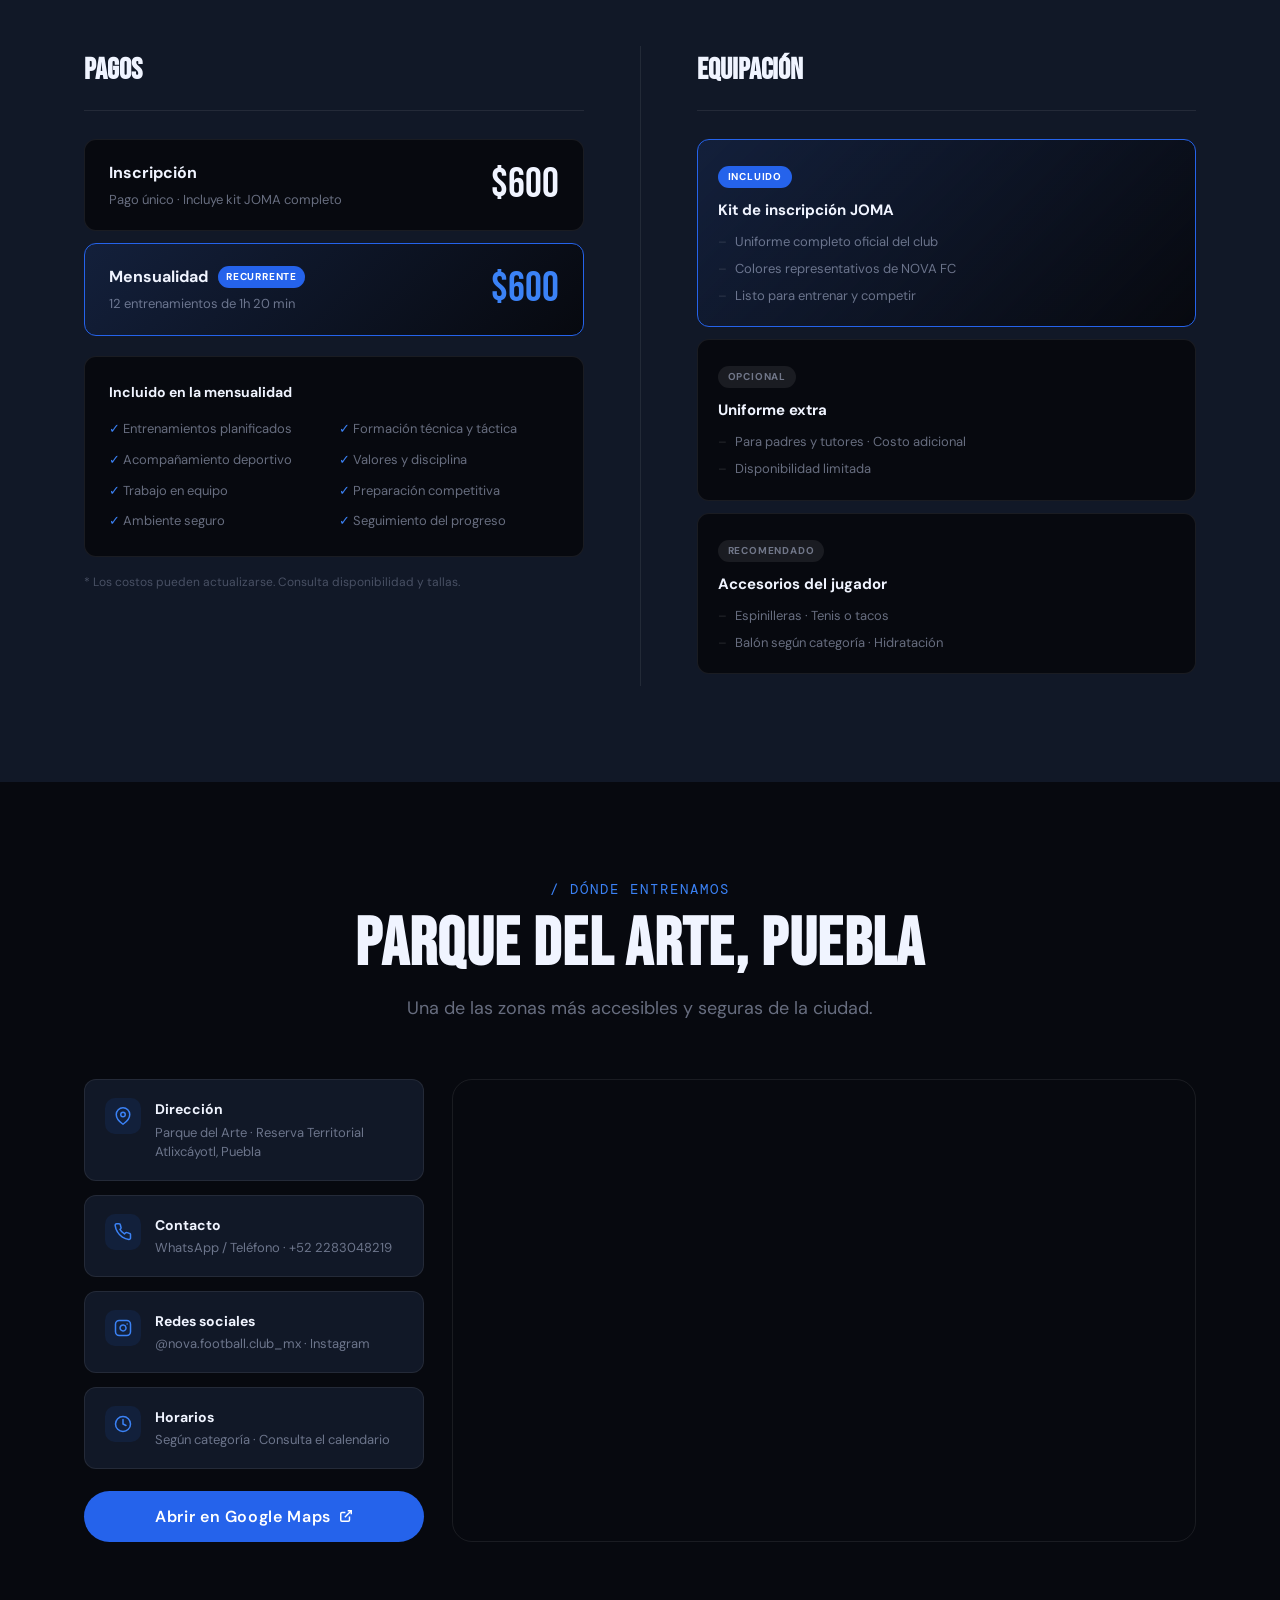
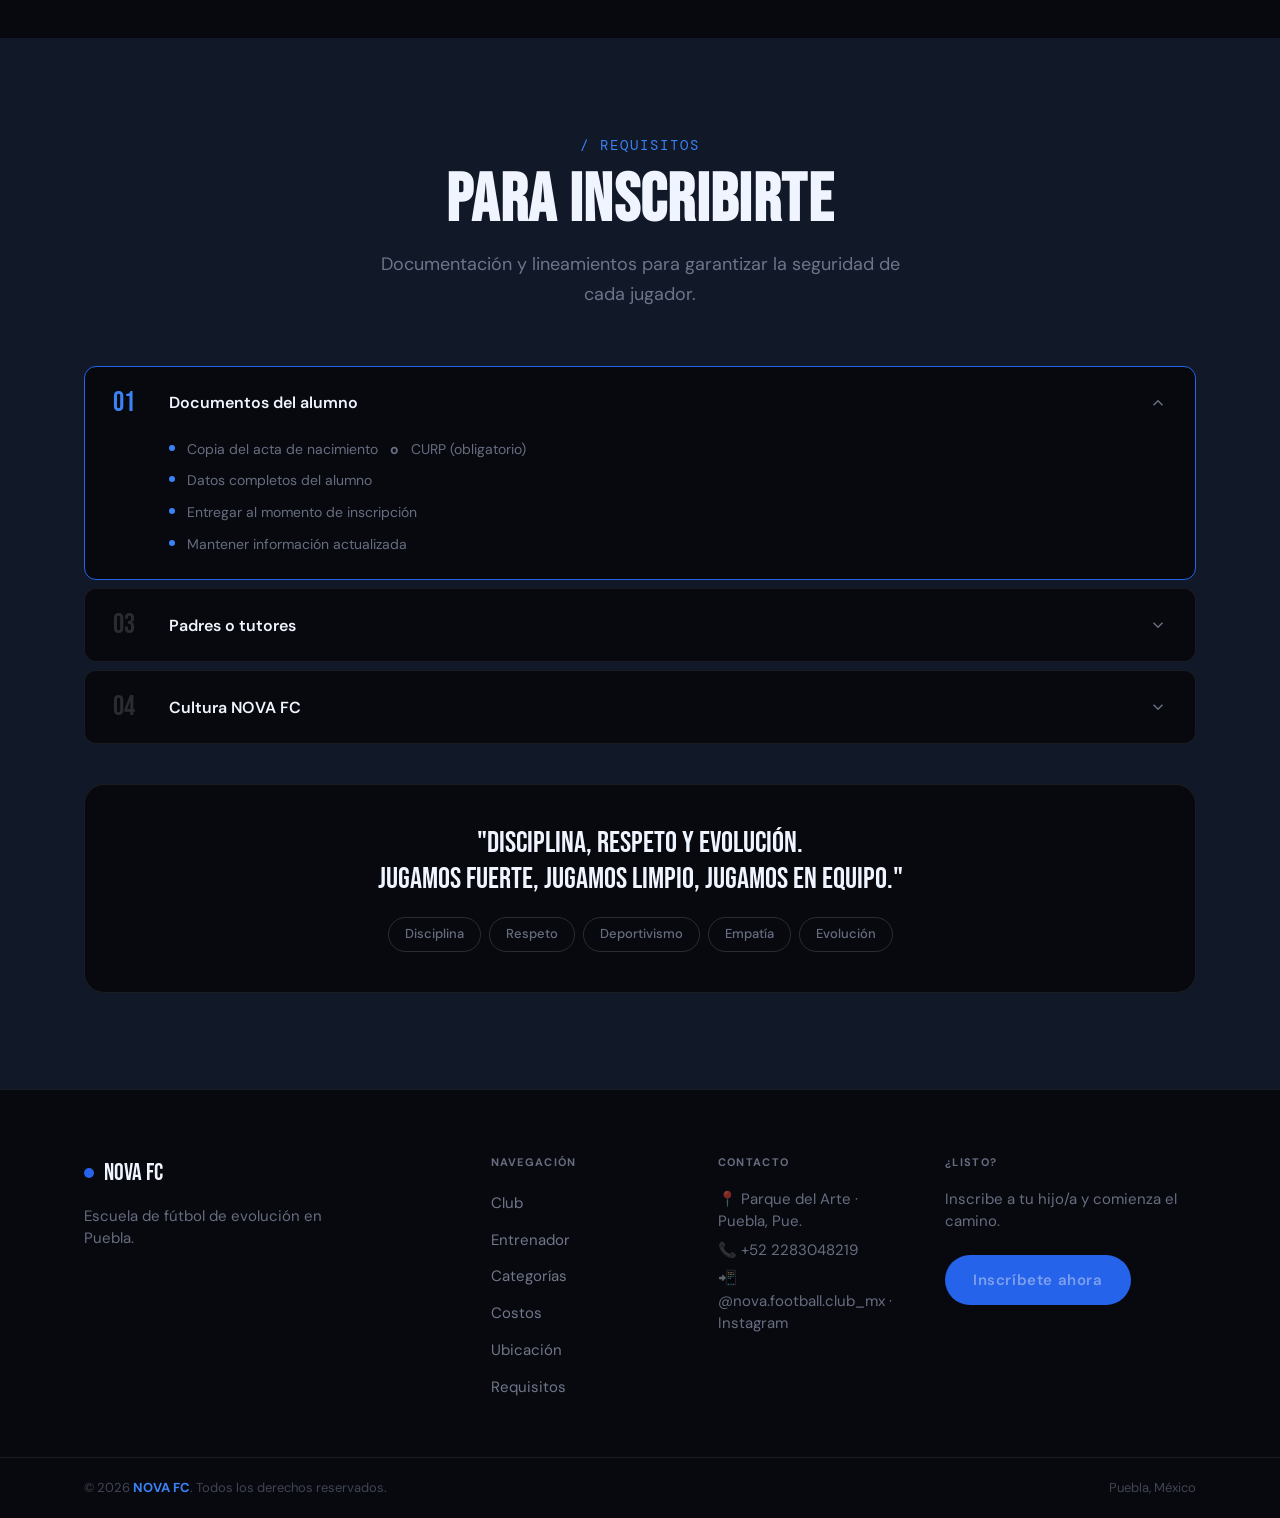
==== commit 9817348b: "fixed error for different resolutions" ====
--- a/index.html
+++ b/index.html
@@ -49,9 +49,7 @@
 </div>
 </header>
 <main>
-<!-- ══════════════════════════════════════
-         1. HERO
-    ══════════════════════════════════════ -->
+
 <section class="hero" id="top">
 <div class="hero__bg">
 <img alt="Cancha de fútbol nocturna" class="hero__bg-img" src="https://images.unsplash.com/photo-1431324155629-1a6deb1dec8d?auto=format&amp;fit=crop&amp;w=1920&amp;q=85"/>
@@ -119,9 +117,7 @@
 <span class="strip__word">Deportivismo</span><span class="strip__dot">✦</span>
 </div>
 </div>
-<!-- ══════════════════════════════════════
-         2. CLUB — intro + valores + visión/misión
-    ══════════════════════════════════════ -->
+<!-- 2.- Club -->
 <section class="section" id="about">
 <div class="container">
 <!-- Intro centrado -->
@@ -165,7 +161,7 @@
 <p class="val__text">Formación integral: técnica, física y valores.</p>
 </div>
 </div>
-<!-- Visión + Misión en 2 columnas compactas -->
+<!-- Visión & Misión e -->
 <div class="vm reveal" style="--d:.14s;">
 <div class="vm__col">
 <span class="vm__label">Visión</span>
@@ -181,9 +177,7 @@
 </div>
 </div>
 </section>
-<!-- ══════════════════════════════════════
-         3. ENTRENADOR — franja horizontal
-    ══════════════════════════════════════ -->
+<!-- coach -->
 <section class="section section--alt" id="coach">
 <div class="container">
 <div class="coach reveal">
@@ -201,7 +195,7 @@
 <h2 class="coach__h2">Preparación profesional e integral</h2>
 <p class="coach__bio">Fisioterapeuta especializado en deporte de equipo. Ofrece acompañamiento técnico, táctico y físico para el desarrollo de cada jugador.</p>
 </div>
-<!-- Certificaciones como pills -->
+<!--  pills -->
 <div class="coach__certs">
 <p class="coach__certs-label">Formación</p>
 <div class="pills">
@@ -214,7 +208,7 @@
 </div>
 </div>
 </div>
-<!-- 3 áreas en fila -->
+
 <div class="areas reveal" style="--d:.12s;">
 <div class="area">
 <div class="area__bar" style="background:var(--blue-lt)"></div>
@@ -234,9 +228,7 @@
 </div>
 </div>
 </section>
-<!-- ══════════════════════════════════════
-         4. CATEGORÍAS — cards tipo lista
-    ══════════════════════════════════════ -->
+<!-- categorias-->
 <section class="section" id="programs">
 <div class="container">
 <div class="section__head reveal">
@@ -286,7 +278,7 @@
 
 
 </div>
-<!-- Estadísticas del programa -->
+<!-- Estadísticas -->
 <div class="prog-stats reveal" style="--d:.28s;">
 <div class="prog-stat">
 <span class="prog-stat__n">12</span>
@@ -305,9 +297,7 @@
 </div>
 </div>
 </section>
-<!-- ══════════════════════════════════════
-         5. COSTOS + EQUIPACIÓN — mismo bloque
-    ══════════════════════════════════════ -->
+<!--costos y equipamento -->
 <section class="section section--alt" id="pricing">
 <div class="container">
 <div class="section__head reveal">
@@ -316,7 +306,7 @@
 <p class="section__desc">Todo lo que necesitas saber antes de inscribirte.</p>
 </div>
 <div class="invest">
-<!-- Columna izquierda: Pagos -->
+<!-- Pagos -->
 <div class="invest__col reveal" style="--d:.04s;">
 <h3 class="invest__col-title">Pagos</h3>
 <div class="prow">
@@ -349,7 +339,7 @@
 <p class="fineprint">* Los costos pueden actualizarse. Consulta disponibilidad y tallas.</p>
 </div>
 <div class="invest__sep"></div>
-<!-- Columna derecha: Equipación -->
+<!-- Equipación -->
 <div class="invest__col reveal" style="--d:.12s;">
 <h3 class="invest__col-title">Equipación</h3>
 <div class="erow erow--featured">
@@ -381,9 +371,7 @@
 </div>
 </div>
 </section>
-<!-- ══════════════════════════════════════
-         6. UBICACIÓN
-    ══════════════════════════════════════ -->
+<!-- ubicacion-->
 <section class="section" id="location">
 <div class="container">
 <div class="section__head reveal">
@@ -442,9 +430,7 @@
 </div>
 </div>
 </section>
-<!-- ══════════════════════════════════════
-         7. REQUISITOS — acordeón
-    ══════════════════════════════════════ -->
+<!-- requisitos-->
 <section class="section section--alt" id="rules">
 <div class="container">
 <div class="section__head reveal">
@@ -498,7 +484,7 @@
 </div>
 </details>
 </div>
-<!-- Quote cierre -->
+<!--  cierre -->
 <div class="closing reveal" style="--d:.2s;">
 <blockquote>"Disciplina, respeto y evolución.<br/>Jugamos fuerte, jugamos limpio, jugamos en equipo."</blockquote>
 <div class="chips">
--- a/styles_updated.css
+++ b/styles_updated.css
@@ -1,6 +1,5 @@
-/* ============================================================
-   RESET & BASE
-============================================================ */
+/* RESET & BASE */
+
 *, *::before, *::after { box-sizing: border-box; margin: 0; padding: 0; }
 html { scroll-behavior: smooth; }
 
@@ -52,7 +51,7 @@
 .section   { padding: 96px 0; }
 .section--alt { background: var(--surface); }
 
-/* Shared heading pattern */
+/* heading  */
 .section__head { text-align: center; margin-bottom: 56px; }
 .section__h2 {
   font-family: var(--font-d);
@@ -67,9 +66,7 @@
   color: var(--blue-lt); margin-bottom: 10px; display: block;
 }
 
-/* ============================================================
-   BUTTONS
-============================================================ */
+/* BUTTONS */
 .btn {
   display: inline-flex; align-items: center; gap: 8px;
   font-family: var(--font-b); font-weight: 600;
@@ -88,9 +85,7 @@
 }
 .btn--ghost:hover { border-color: var(--blue-lt); color: var(--blue-lt); }
 
-/* ============================================================
-   ANIMATIONS
-============================================================ */
+/* ANIMATIONS */
 @keyframes fadeUp {
   from { opacity: 0; transform: translateY(24px); }
   to   { opacity: 1; transform: translateY(0); }
@@ -114,9 +109,7 @@
 }
 .reveal.visible { opacity: 1; transform: translateY(0); }
 
-/* ============================================================
-   NAV
-============================================================ */
+/* Nav */
 .nav {
   position: fixed; inset: 0 0 auto 0; z-index: 100;
   height: var(--nav); border-bottom: 1px solid transparent;
@@ -152,9 +145,7 @@
 .nav__mLink:hover { color: var(--white); }
 .nav__mCta { margin-top: 18px; align-self: flex-start; }
 
-/* ============================================================
-   HERO
-============================================================ */
+/* Hero */
 .hero {
   min-height: 100vh; display: flex; flex-direction: column;
   position: relative; overflow: hidden; padding-top: var(--nav);
@@ -173,7 +164,7 @@
   gap: 48px;
 }
 
-/* Left text block */
+/* Texto de la izq */
 .hero__text { max-width: 640px; }
 .hero__eyebrow {
   display: flex; align-items: center; gap: 10px;
@@ -207,7 +198,7 @@
   margin-top: 32px; animation: fadeUp .7s .4s both;
 }
 
-/* Stats strip at bottom of hero */
+/* strip abajo del hero */
 .hero__stats {
   display: flex; align-items: center; gap: 0;
   padding: 24px 32px;
@@ -232,9 +223,7 @@
 }
 .hero__down:hover { border-color: var(--blue-lt); color: var(--blue-lt); }
 
-/* ============================================================
-   MARQUEE
-============================================================ */
+/* marquee */
 .strip { background: var(--blue); overflow: hidden; padding: 12px 0; }
 .strip__track {
   display: flex; align-items: center; gap: 0;
@@ -247,9 +236,7 @@
 }
 .strip__dot { color: rgba(255,255,255,.4); font-size: 10px; flex-shrink: 0; }
 
-/* ============================================================
-   ABOUT — intro + valores + vm
-============================================================ */
+/* acerca de  */
 .intro { text-align: center; max-width: 680px; margin: 0 auto 56px; }
 .intro__text { font-size: 17px; color: var(--muted); line-height: 1.8; margin-top: 16px; }
 
@@ -304,62 +291,111 @@
 }
 .vm__text { font-size: 19px; color: var(--muted); line-height: 1.8; }
 
-/* ============================================================
-   COACH
-============================================================ */
+/* coach */
+
 .coach {
-  display: grid; grid-template-columns: auto 1fr auto;
-  gap: 48px; align-items: center;
-  padding: 40px; border-radius: var(--rl);
-  border: 1px solid var(--border); background: var(--black);
+  display: grid;
+  grid-template-columns: 300px 1fr minmax(260px, 300px);
+  gap: 40px;
+  align-items: center;
+  padding: 48px;
+  border-radius: var(--rl);
+  border: 1px solid var(--border);
+  background: var(--black);
   margin-bottom: 20px;
 }
+
 .coach__img-wrap {
-  position: relative; width: 200px; flex-shrink: 0;
-  border-radius: var(--r); overflow: hidden; aspect-ratio: 3/4;
-}
-.coach__img-wrap img { width: 100%; height: 100%; object-fit: cover; }
+  position: relative;
+  width: 100%;
+  border-radius: var(--rl);
+  overflow: hidden;
+  aspect-ratio: 3 / 4;
+  box-shadow: 0 20px 50px rgba(0,0,0,.5);
+}
+
+.coach__img-wrap img {
+  width: 100%;
+  height: 100%;
+  object-fit: cover;
+  object-position: center 20%;
+}
+
 .coach__img-label {
-  position: absolute; bottom: 0; left: 0; right: 0;
-  background: rgba(7,9,15,.88); backdrop-filter: blur(8px);
-  padding: 10px 12px;
-}
-.coach__img-label strong { font-size: 16px; color: var(--white); display: block; }
-.coach__img-label span   { font-size: 14px; color: var(--blue-lt); }
+  position: absolute;
+  bottom: 0; left: 0; right: 0;
+  background: linear-gradient(to top, rgba(7,9,15,.95) 0%, rgba(7,9,15,.55) 60%, transparent 100%);
+  padding: 32px 18px 16px;
+}
+.coach__img-label strong {
+  font-size: 18px;
+  color: var(--white);
+  display: block;
+}
+.coach__img-label span {
+  font-size: 13px;
+  color: var(--blue-lt);
+}
+
+/* Texto */
+.coach__info {
+  padding-top: 0;
+}
 .coach__h2 {
-  font-family: var(--font-d); font-size: clamp(28px, 3.5vw, 40px);
-  line-height: 1.05; color: var(--white); margin: 8px 0 12px;
-}
-.coach__bio { font-size: 15px; color: var(--muted); line-height: 1.75; }
+  font-family: var(--font-d);
+  font-size: clamp(30px, 3.6vw, 48px);
+  line-height: 1.02;
+  color: var(--white);
+  margin: 8px 0 14px;
+}
+.coach__bio {
+  font-size: 17px;
+  color: var(--muted);
+  line-height: 1.8;
+}
+
+/* columna derecha */
+.coach__certs {
+  max-width: 100%;
+  padding-top: 0;
+}
 .coach__certs-label {
-  font-family: var(--font-m); font-size: 10px;
-  text-transform: uppercase; letter-spacing: .12em;
-  color: var(--muted); margin-bottom: 10px;
+  font-family: var(--font-m);
+  font-size: 10px;
+  text-transform: uppercase;
+  letter-spacing: .12em;
+  color: var(--muted);
+  margin-bottom: 10px;
 }
 
 .pills { display: flex; flex-wrap: wrap; gap: 8px; }
 .pills span {
-  font-size: 12px; font-weight: 500;
-  padding: 5px 12px; border-radius: 999px;
-  border: 1px solid var(--border2); color: var(--muted);
-  background: var(--surface); white-space: nowrap;
+  font-size: 12px;
+  font-weight: 500;
+  padding: 5px 11px;
+  border-radius: 999px;
+  border: 1px solid var(--border2);
+  color: var(--muted);
+  background: var(--surface);
+  white-space: nowrap;
 }
 
 .areas {
-  display: grid; grid-template-columns: repeat(3,1fr);
+  display: grid;
+  grid-template-columns: repeat(3, 1fr);
   gap: 16px;
 }
 .area {
-  padding: 24px; border-radius: var(--r);
-  border: 1px solid var(--border); background: var(--black);
+  padding: 24px;
+  border-radius: var(--r);
+  border: 1px solid var(--border);
+  background: var(--black);
 }
 .area__bar { height: 3px; border-radius: 2px; margin-bottom: 16px; }
 .area strong { font-size: 20px; font-weight: 700; color: var(--white); display: block; margin-bottom: 6px; }
 .area p { font-size: 15px; color: var(--muted); line-height: 1.6; }
 
-/* ============================================================
-   CATEGORÍAS
-============================================================ */
+/*categorias */
 .cats { display: flex; flex-direction: column; gap: 12px; margin-bottom: 24px; }
 
 .cat {
@@ -402,7 +438,7 @@
 }
 .cat__btn:hover { background: var(--c, var(--blue-lt)); color: var(--black); }
 
-/* Stats row below categories */
+
 .prog-stats {
   display: flex; align-items: center;
   padding: 28px 40px; border-radius: var(--r);
@@ -414,9 +450,7 @@
 .prog-stat__l { font-size: 13px; color: var(--muted); }
 .prog-stat__sep { width: 1px; height: 48px; background: var(--border); }
 
-/* ============================================================
-   COSTOS + EQUIPACIÓN
-============================================================ */
+/* costos y equipacion */
 .invest {
   display: grid; grid-template-columns: 1fr 1px 1fr;
   gap: 0;
@@ -431,7 +465,7 @@
   border-bottom: 1px solid var(--border);
 }
 
-/* Price rows */
+/* Precio */
 .prow {
   display: flex; align-items: center; justify-content: space-between;
   gap: 16px; padding: 20px 24px;
@@ -469,7 +503,7 @@
 .inc-grid span::first-letter { color: var(--blue-lt); }
 .fineprint { font-size: 12px; color: var(--muted); margin-top: 16px; opacity: .6; }
 
-/* Equipment rows */
+/* Equipamento */
 .erow {
   padding: 20px; border-radius: var(--r);
   border: 1px solid var(--border); background: var(--black);
@@ -491,9 +525,7 @@
 .erow__list li { font-size: 13px; color: var(--muted); display: flex; align-items: center; gap: 8px; }
 .erow__list li::before { content:'–'; color: var(--border2); flex-shrink: 0; }
 
-/* ============================================================
-   UBICACIÓN
-============================================================ */
+/* ubicacion */
 .loc {
   display: grid; grid-template-columns: 340px 1fr;
   gap: 28px; align-items: stretch;
@@ -518,9 +550,7 @@
   border: 1px solid var(--border); min-height: 460px;
 }
 
-/* ============================================================
-   REQUISITOS — acordeón
-============================================================ */
+/*requisitos */
 .accord { display: flex; flex-direction: column; gap: 8px; margin-bottom: 40px; }
 
 .accord__item {
@@ -583,9 +613,7 @@
   color: var(--muted); font-weight: 500;
 }
 
-/* ============================================================
-   FOOTER
-============================================================ */
+/*footer */
 .footer { background: var(--black); border-top: 1px solid var(--border); padding: 64px 0 0; }
 .footer__inner {
   display: grid; grid-template-columns: 2fr 1fr 1fr 1.4fr;
@@ -613,37 +641,17 @@
 .footer__bottom-inner strong { color: var(--blue-lt); }
 
 
-/* ============================================================
-   TYPO — slightly larger overall
-============================================================ */
+/* mas grande*/
 body { font-size: 18px; }
 .section__desc { font-size: 18px; }
 .intro__text { font-size: clamp(18px, 2vw, 22px); }
 .nav__link { font-size: 18px; }
 .footer__inner a, .footer__inner p { font-size: 15px; }
 
-/* ============================================================
-   COACH — make 'Formación' more compact, content larger
-============================================================ */
-.coach {
-  grid-template-columns: 200px 1fr 240px;
-}
-.coach__h2 {
-  font-size: clamp(34px, 4vw, 50px);
-}
-.coach__bio { font-size: 19px; }
-
-.coach__certs { max-width: 240px; }
-.coach__certs-label { font-size: 9px; }
-.pills { gap: 6px; }
-.pills span {
-  font-size: 13px;
-  padding: 4px 10px;
-}
-
-/* ============================================================
-   PROGRAMS banner (extra image element)
-============================================================ */
+
+
+
+/* programas */
 .programs__banner {
   position: relative;
   border-radius: var(--rl);
@@ -687,35 +695,24 @@
   color: var(--white);
 }
 
-/* ============================================================
-   LOCATION — highlight Contact card when coming from "Inscribirse"
-============================================================ */
-@keyframes contactGlow {
-  0%   { box-shadow: 0 0 0 0 rgba(37,99,235,0); transform: translateY(0); }
-  15%  { box-shadow: 0 0 0 6px rgba(37,99,235,.20); }
-  55%  { box-shadow: 0 0 0 12px rgba(37,99,235,.08); }
-  100% { box-shadow: 0 0 0 0 rgba(37,99,235,0); transform: translateY(0); }
-}
-.loc__item.is-highlight {
-  border-color: var(--blue-lt);
-  background: linear-gradient(135deg, var(--blue-faint), var(--surface));
-  animation: contactGlow 1.2s ease-out both;
-}
-.loc__item.is-highlight .loc__item-title { color: var(--blue-lt); }
-.loc__item:focus { outline: 3px solid rgba(59,130,246,.55); outline-offset: 3px; }
-
-/* ============================================================
-   RESPONSIVE tweaks for bigger type
-============================================================ */
+
+/* responsivo */
 @media (max-width: 960px) {
   body { font-size: 17px; }
-  .coach { grid-template-columns: 1fr; }
-  .coach__certs { max-width: 100%; }
-}
-
-/* ============================================================
-   RESPONSIVE
-============================================================ */
+  .coach {
+    grid-template-columns: 1fr;
+    padding: 28px;
+    gap: 24px;
+  }
+  .coach__img-wrap {
+    width: min(100%, 360px);
+    margin: 0 auto;
+    aspect-ratio: 4 / 5;
+  }
+  .coach__info { width: 100%; }
+  .coach__certs { max-width: 100%; width: 100%; }
+
+
 @media (max-width: 1024px) {
   .invest { grid-template-columns: 1fr; }
   .invest__sep { display: none; }
@@ -724,8 +721,7 @@
 }
 
 @media (max-width: 960px) {
-  .coach { grid-template-columns: 1fr; }
-  .coach__img-wrap { width: 140px; }
+  .coach__info { width: 100%; }
   .values { grid-template-columns: 1fr 1fr; }
   .val { border-right: none; border-bottom: 1px solid var(--border); }
   .val:nth-child(odd) { border-right: 1px solid var(--border); }
@@ -765,3 +761,4 @@
 @media (min-width: 641px) {
   .nav__mobile { display: none !important; }
 }
+}
